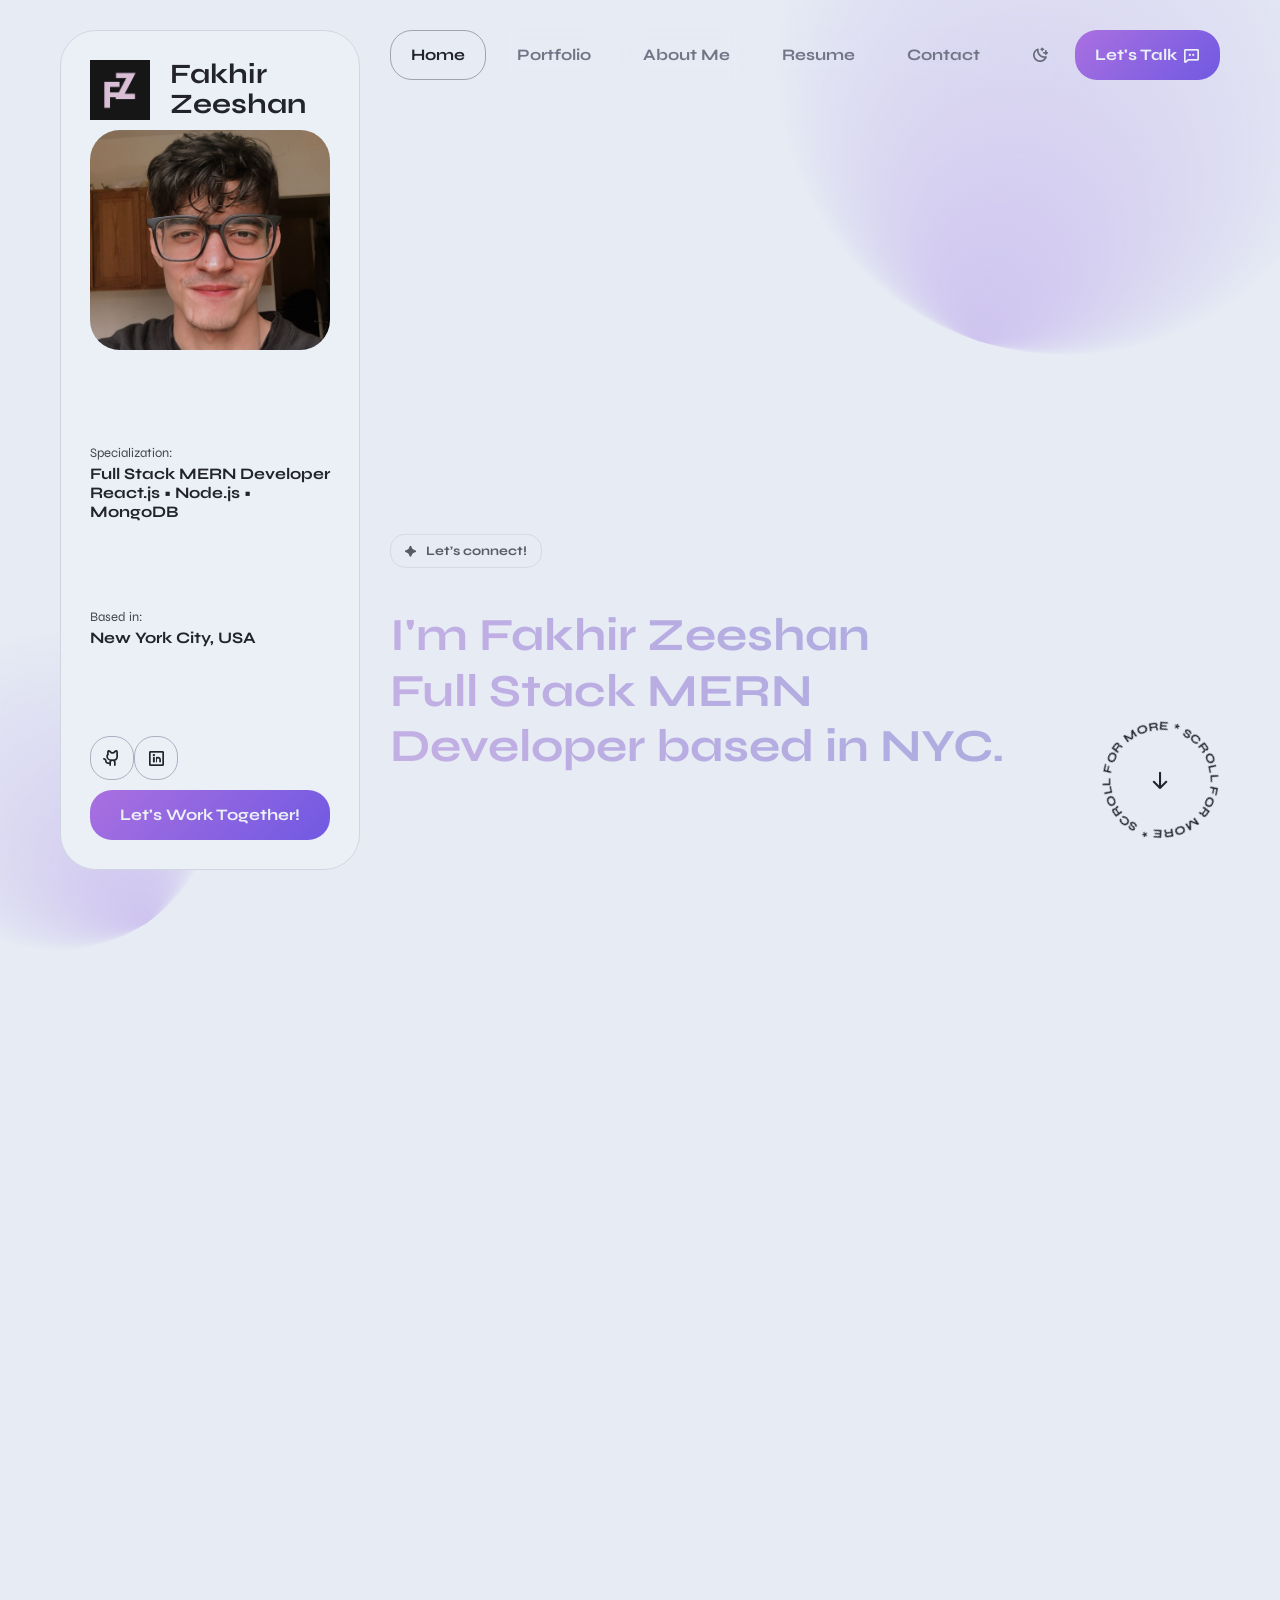
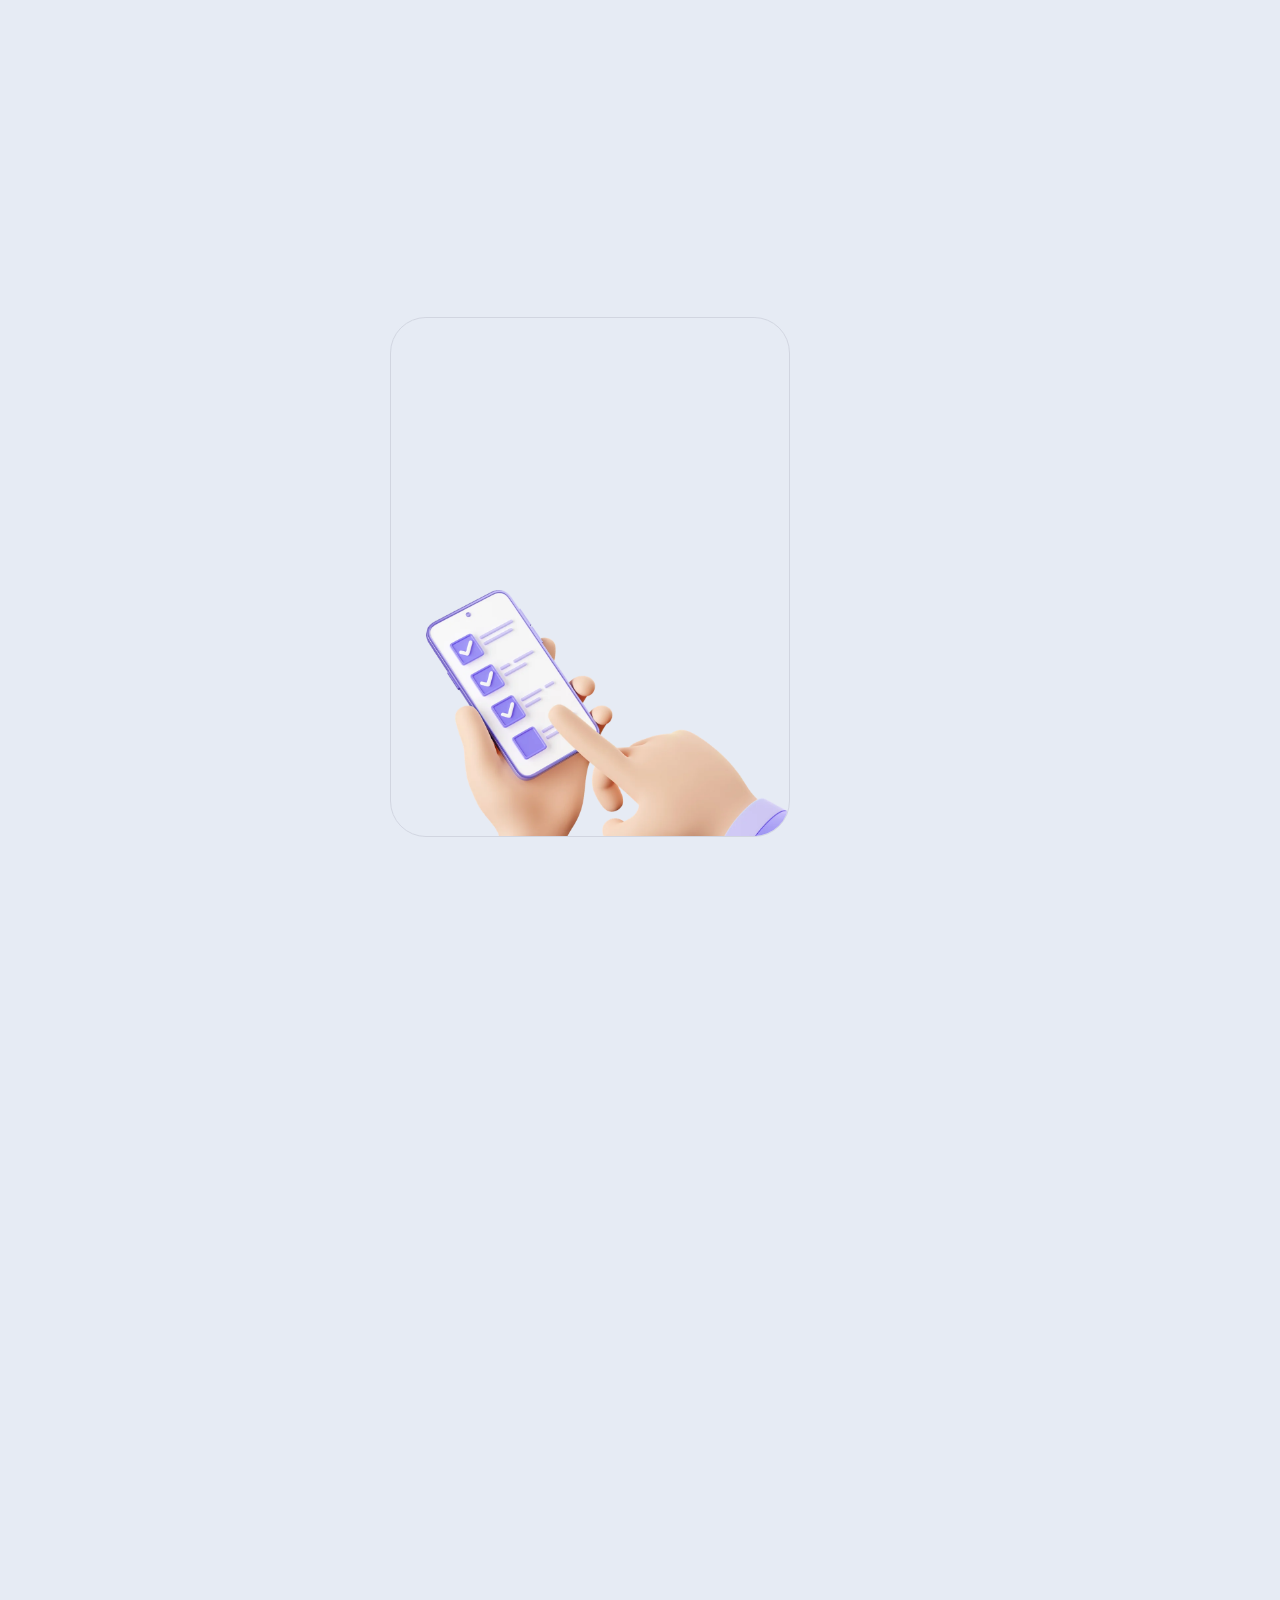
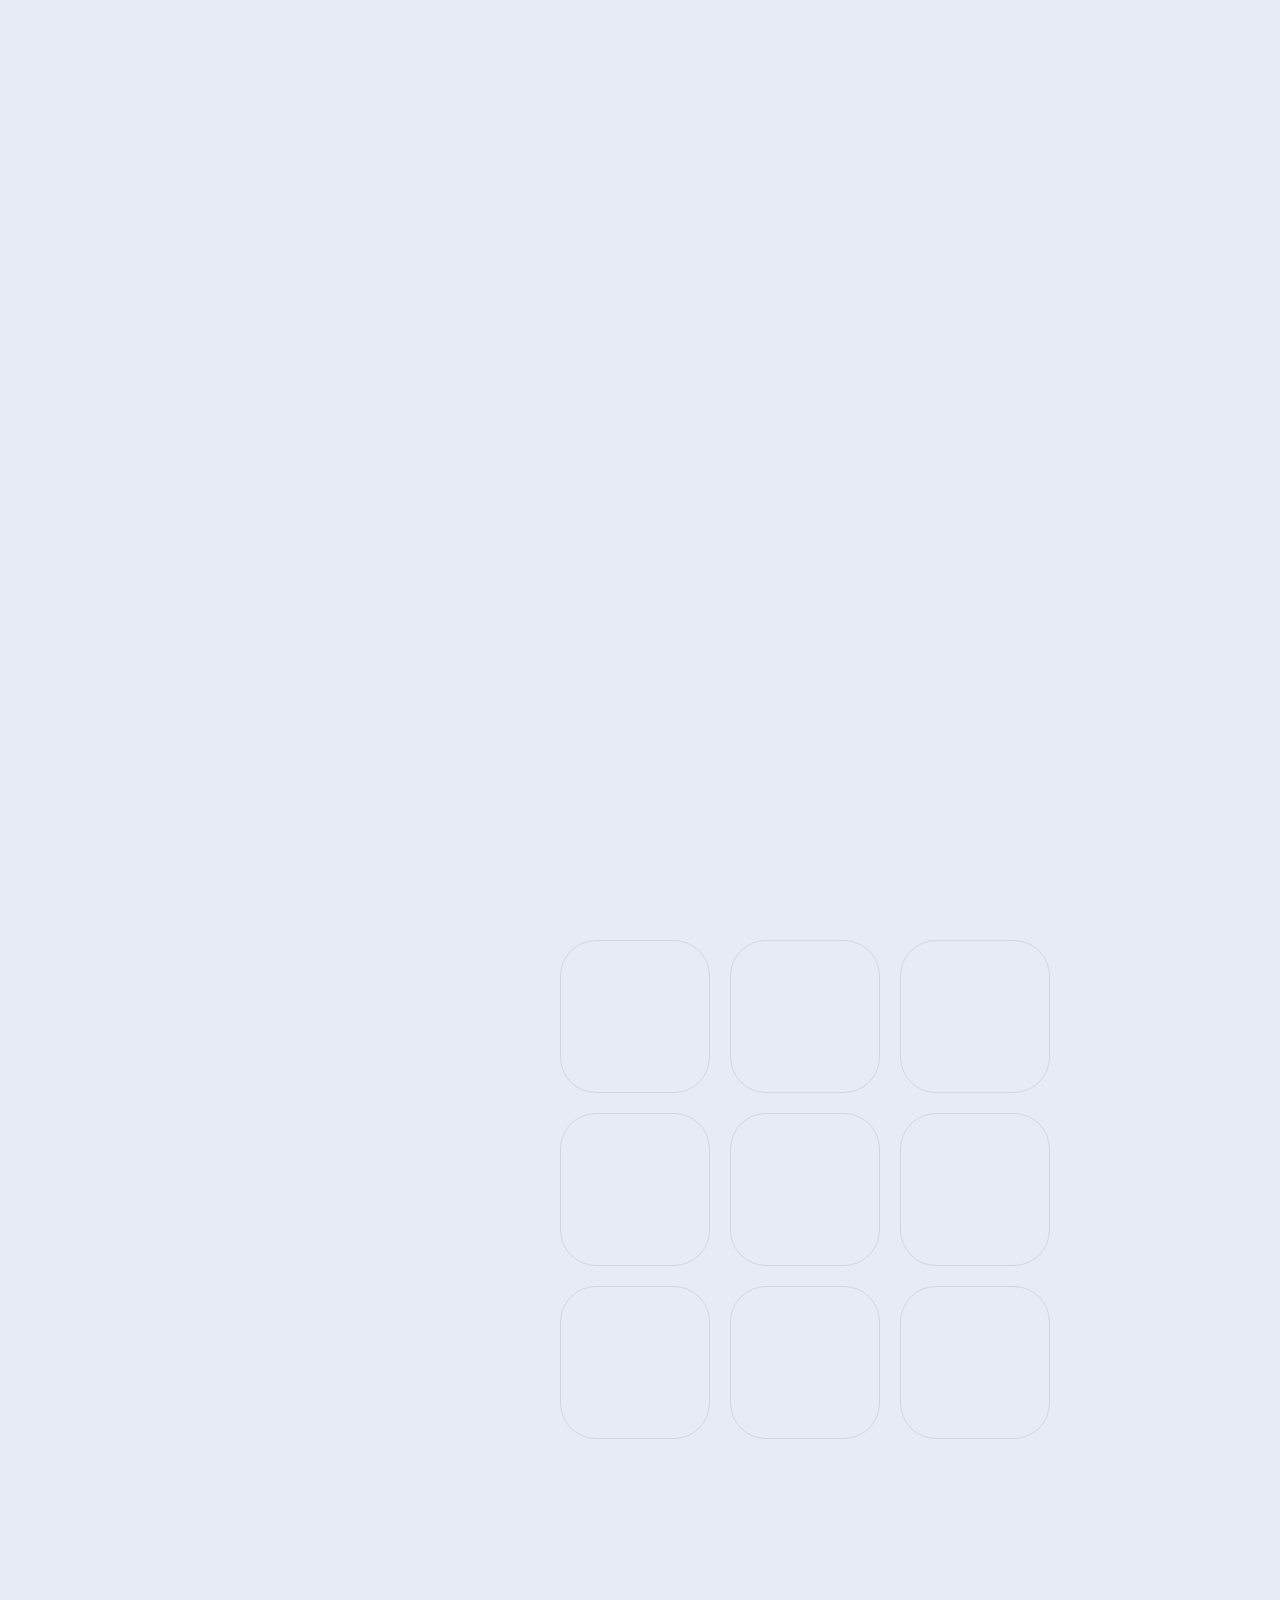
==== index.html @ 0d02411c "bit of changes" ====
<!DOCTYPE html>
<html lang="en" dir="ltr">


<meta http-equiv="content-type" content="text/html;charset=utf-8" />

<head>
  <meta charset="UTF-8">

  <!-- Page Title -->
  <title>FAKHIR ZEESHAN</title>

  <!-- Meta Tags -->
  <meta name="description"
    content="fakhirzeeshan">
  <meta name="keywords"
    content="mix_design, resume, portfolio, personal page, cv, template, one page, responsive, html5, css3, creative, clean">
  <meta name="author" content="mix_design">

  <!-- Viewport Meta-->
  <meta http-equiv="X-UA-Compatible" content="IE=edge">
  <meta name="viewport" content="width=device-width, initial-scale=1, maximum-scale=1">

  <!-- Template Favicon & Icons Start -->
  <link rel="icon" href="img/logo2-removebg-preview.png" sizes="any">
  <link rel="icon" href="img/logo2-removebg-preview.png" type="image/svg+xml">
  <link rel="apple-touch-icon" href="img/logo2-removebg-preview.png">
  <link rel="manifest" href="img/favicon/manifest.webmanifest">
  <!-- Template Favicon & Icons End -->

  <!-- Facebook Metadata Start -->
  <meta property="og:image:height" content="1200">
  <meta property="og:image:width" content="1200">
  <meta property="og:title" content="Braxton - Personal Portfolio & Resume HTML Template">
  <meta property="og:description"
    content="Show yourself brightly with Braxton - unique and creative portfolio and resume template!">
  <meta property="og:url" content="https://mixdesign.dev/themeforest/braxton">
  <meta property="og:image" content="img/favicon/og-image.html">
  <!-- Facebook Metadata End -->

  <!-- Template Styles Start -->
  <link rel="stylesheet" href="css/loaders/loader.css">
  <link rel="stylesheet" type="text/css" href="css/plugins.css">
  <link rel="stylesheet" type="text/css" href="css/main.css">
  <!-- Template Styles End -->

  <!-- Custom Browser Color Start -->
  <meta name="theme-color" media="(prefers-color-scheme: light)" content="#dcdce7">
  <meta name="theme-color" media="(prefers-color-scheme: dark)" content="#111111">
  <meta name="msapplication-navbutton-color" content="#111111">
  <meta name="mobile-web-app-capable" content="yes">
  <meta name="apple-mobile-web-app-status-bar-style" content="black-translucent">
  <!-- Custom Browser Color End -->
</head>

<body>

  <!-- Loader Start -->
  <div id="loader" class="loader">
    <div id="loaderContent" class="loader__content">
      <div class="loader__shadow"></div>
      <div class="loader__box"></div>
    </div>
  </div>
  <!-- Loader End -->

  <!-- Header Start -->
  <header id="header" class="header d-flex justify-content-between">

    <!-- Navigation Menu Start -->
    <div class="header__navigation">
      <nav id="menu" class="menu">
        <ul class="menu__list d-flex justify-content-start">
          <li class="menu__item">
            <a class="menu__link btn" href="#home">
              <span class="menu__caption">Home</span>
              <i class="ph-bold ph-house-simple"></i>
            </a>
          </li>
          <li class="menu__item">
            <a class="menu__link btn" href="#portfolio">
              <span class="menu__caption">Portfolio</span>
              <i class="ph-bold ph-squares-four"></i>
            </a>
          </li>
          <li class="menu__item">
            <a class="menu__link btn" href="#about">
              <span class="menu__caption">About Me</span>
              <i class="ph-bold ph-user"></i>
            </a>
          </li>
          <li class="menu__item">
            <a class="menu__link btn" href="#resume">
              <span class="menu__caption">Resume</span>
              <i class="ph-bold ph-article"></i>
            </a>
          </li>
          <li class="menu__item">
            <a class="menu__link btn" href="#contact">
              <span class="menu__caption">Contact</span>
              <i class="ph-bold ph-envelope"></i>
            </a>
          </li>
        </ul>
      </nav>
    </div>
    <!-- Navigation Menu End -->

    <!-- Header Controls Start -->
    <div class="header__controls d-flex justify-content-end">
      <button id="color-switcher" class="color-switcher header__switcher btn" type="button" role="switch"
        aria-label="light/dark mode" aria-checked="true"></button>
      <a id="notify-trigger" class="header__trigger btn"
        href="mailto:example@example.com?subject=Message%20from%20your%20site">
        <span class="trigger__caption">Let's Talk</span>
        <i class="ph-bold ph-chat-dots"></i>
      </a>
    </div>
    <!-- Header Controls End -->

  </header>
  <!-- Header End -->

  <!-- SVG Background Start -->
  <div id="svgBackground" class="svg-background">
    <!-- top svg item -->
    <div class="background__svg01" data-speed="0.8">
      <svg version="1.1" xmlns="http://www.w3.org/2000/svg" x="0px" y="0px" width="1000px" height="1000px"
        viewBox="0 0 1000 1000" style="enable-background:new 0 0 1000 1000;" xml:space="preserve">
        <style type="text/css">
          .bg01 {
            fill: url(#color-gradient);
          }
        </style>
        <radialGradient id="color-gradient" cx="418.5665" cy="225.9685" r="499.9326" fx="866.8251" fy="4.6162"
          gradientTransform="matrix(-0.6935 0.7207 -0.7207 -0.6935 953.1126 355.0528)" gradientUnits="userSpaceOnUse">
          <stop offset="0" style="stop-color:#CEC4EF" />
          <stop offset="1" style="stop-color:#CEC4EF;stop-opacity:0" />
        </radialGradient>
        <circle class="bg01" cx="500" cy="500" r="500" />
      </svg>
    </div>
    <!-- bottom svg item -->
    <div class="background__svg02" data-speed="0.4">
      <svg version="1.1" xmlns="http://www.w3.org/2000/svg" x="0px" y="0px" width="429.6px" height="429.6px"
        viewBox="0 0 429.6 429.6" style="enable-background:new 0 0 429.6 429.6;" xml:space="preserve">
        <style type="text/css">
          .bg02 {
            fill: url(#color-gradient-2);
          }
        </style>
        <g id="Layer_1-2">
          <radialGradient id="color-gradient-2" cx="2213.9312" cy="-11537.4219" r="214.85" fx="2393.6191"
            fy="-11419.6494" gradientTransform="matrix(1.902285e-02 0.9998 0.9998 -1.954636e-02 11706.5303 -2223.4016)"
            gradientUnits="userSpaceOnUse">
            <stop offset="0" style="stop-color:#CEC4EF" />
            <stop offset="1" style="stop-color:#CEC4EF;stop-opacity:0" />
          </radialGradient>
          <path class="bg02"
            d="M63,63C146.9-21,282.9-21,366.8,62.9s83.8,219.9-0.1,303.8s-219.9,83.9-303.8,0.1S-20.9,146.9,63,63z" />
        </g>
      </svg>
    </div>
  </div>
  <!-- SVG Background End -->

  <!-- Avatar Side Block Start -->
  <div id="avatar" class="avatar">
    <div class="avatar__container d-flex flex-column justify-content-lg-between">
      <!-- image and logo -->
      <div class="avatar__block">
        <div class="avatar__logo d-flex align-items-center">
          <div class="logo__image">
            <!-- Your Logo Here!!! -->
            <img src="img/logo2.png" alt="fakhirzeeshan">
            <!-- <svg xmlns="http://www.w3.org/2000/svg" x="0px" y="0px" width="85px" height="85px" viewBox="0 0 85 85"
              style="enable-background:new 0 0 85 85;" xml:space="preserve" class="gradient-fill">
              <style type="text/css">
                .gradient-fill {
                  fill: url(#gradientFill);
                }
              </style>
              <g>
                <linearGradient id="gradientFill" gradientUnits="userSpaceOnUse" x1="9.9604" y1="75.0338" x2="75.0387"
                  y2="9.9555">
                  <stop offset="0" style="stop-color:var(--accent)" />
                  <stop offset="1" style="stop-color:var(--secondary)" />
                </linearGradient>
                <path class="gradient-fill" d="M51,0H34C15.2,0,0,15.2,0,34v17c0,14.3,8.9,26.6,21.4,31.6c0,0,0,0,0,0l0,0C25.3,84.1,29.5,85,34,85h17
                    c6,0,11.7-1.6,16.6-4.3c0.1-0.1,0.2-0.1,0.3-0.2C78.1,74.6,85,63.6,85,51V34C85,15.2,69.8,0,51,0z M83,51c0,10.7-5.3,20.2-13.4,26
                    v-2.5v-3.9h3.9v-3.9h-3.9v-3.9h3.9v-3.9h-3.9H67v-3.9V51h-3.9v3.9v3.9h2.6v3.9v3.9v3.9h-3.9h-3.9v3.9h3.9h3.9v3.9v1
                    C61.3,81.7,56.3,83,51,83H34c-4.5,0-8.7-0.9-12.6-2.6v-2v-3.9h3.9h3.9v-3.9h-3.9h-3.9v-3.9v-3.9v-3.9H24v-3.9V51h-3.9v3.9v3.9h-2.6
                    h-3.9v3.9h3.9v3.9h-3.9v3.9h3.9v3.9v3.9C8.2,72.8,2,62.6,2,51V34C2,16.4,16.4,2,34,2h17c17.6,0,32,14.4,32,32V51z M50.1,54.9H54
                    v3.9v3.9h-3.9v-3.9V54.9z M33.1,54.9H37v3.9v3.9h-3.9v-3.9V54.9z M27.9,51H24v-3.9v-3.9v-3.9h3.9v3.9v3.9V51z M31.8,39.3h-3.9v-3.9
                    h3.9V39.3z M31.8,43.2v-3.9h3.9v3.9H31.8z M63.1,47.1V51h-3.9v-3.9v-3.9v-3.9h3.9v3.9V47.1z M35.7,47.1v-3.9h3.9h3.9h3.9h3.9v3.9
                    h-3.9h-3.9h-3.9H35.7z M59.2,39.3h-3.9v-3.9h3.9V39.3z M55.3,43.2h-3.9v-3.9h3.9V43.2z" />
              </g>
            </svg> -->
          </div>
          <div class="logo__caption">
            <p>Fakhir<br>Zeeshan</p>
          </div>
        </div>
        <div class="avatar__image">
          <img src="img/Linkedin pp.JPG" alt="Braxton - Personal Portfolio & Resume HTML Template Avatar">
        </div>
      </div>
      <!-- data caption #1 -->
      <div class="avatar__block">
        <h6>
          <small class="top">Specialization:</small>
          Full Stack MERN Developer React.js • Node.js • MongoDB
        </h6>
      </div>
      <!-- data caption #2 -->
      <div class="avatar__block">
        <h6>
          <small class="top">Based in:</small>
          New York City, USA
        </h6>
      </div>
      <!-- socials and CTA button -->
      <div class="avatar__block">
        <div class="avatar__socials">
          <ul class="socials-square d-flex">
            <li class="socials-square__item">
              <a class="socials-square__link btn" href="https://github.com/fakhirzeeshan" target="_blank"><i
                  class="ph-bold ph-github-logo"></i></a>
            </li>
            <li class="socials-square__item">
              <a class="socials-square__link btn" href="https://www.linkedin.com/in/fakhirzeeshan" target="_blank"><i
                  class="ph-bold ph-linkedin-logo"></i></a>
            </li>
            
          </ul>
        </div>
        <div class="avatar__btnholder">
          <a class="btn btn-default btn-fullwidth btn-hover btn-hover-accent" href="#contact" target="_blank">
            <span class="btn-caption">Let's Work Together!</span>
          </a>
        </div>
      </div>
    </div>
  </div>
  <!-- Avatar Side Block End -->

  <!-- Page Content Start -->
  <div id="content" class="content">
    <div class="content__wrapper">

      <!-- Intro Section Start -->
      <section id="home" class="main intro">

        <!-- Headline Start -->
        <div id="headline" class="headline d-flex align-items-start flex-column">
          <p class="headline__subtitle animate-headline">
            <svg xmlns="http://www.w3.org/2000/svg" x="0px" y="0px" width="13px" height="13px" viewBox="0 0 13 13"
              fill="currentColor">
              <path fill="currentColor" d="M5.6,12.6c-0.5-0.8-0.7-2.4-1.7-3.5c-1-1-2.7-1.2-3.5-1.7C-0.1,7-0.1,6,0.4,5.6c0.8-0.5,2.3-0.6,3.5-1.8
                  C5,2.8,5.1,1.2,5.6,0.4C6-0.1,7-0.1,7.4,0.4c0.5,0.8,0.7,2.4,1.8,3.5c1.2,1.2,2.6,1.2,3.5,1.7c0.6,0.4,0.6,1.4,0,1.7
                  C11.8,7.9,10.2,8,9.1,9.1c-1,1-1.2,2.7-1.7,3.5C7,13.1,6,13.1,5.6,12.6z" />
            </svg>
            <span>Let’s connect!</span>
          </p>
          <h2 class="headline__title animate-headline"> I'm Fakhir Zeeshan<br>
            Full Stack MERN Developer based in NYC.</h2>
          <div class="headline__btnholder d-flex flex-column flex-sm-row">
            <a class="btn mobile-vertical btn-default btn-hover btn-hover-accent-mobile animate-headline"
              href="#portfolio">
              <span class="btn-caption">My Works</span>
              <i class="ph-bold ph-squares-four"></i>
            </a>
            <a class="btn mobile-vertical btn-default btn-hover btn-hover-outline-mobile animate-headline"
              href="./img/Fakhir Zeeshan's ResumeCV.pdf">
              <span class="btn-caption">Download CV</span>
              <i class="ph-bold ph-download-simple"></i>
            </a>
          </div>
        </div>
        <!-- Headline End -->

        <!-- Scroll Button Start -->
        <div class="rotating-btn">
          <a href="#portfolio" class="rotating-btn__link slide-down">
            <!-- SVG rotating text -->
            <svg version="1.1" xmlns="http://www.w3.org/2000/svg" xmlns:xlink="http://www.w3.org/1999/xlink" x="0px"
              y="0px" viewBox="0 0 120 120" style="enable-background:new 0 0 120 120;" xml:space="preserve"
              class="animate-rotation" data-value="360">
              <defs>
                <path id="textPath"
                  d="M110,59.5c0,27.6-22.4,50-50,50s-50-22.4-50-50s22.4-50,50-50S110,31.9,110,59.5z" />
              </defs>
              <g>
                <use xlink:href="#textPath" fill="none"></use>
                <text>
                  <!-- button text here!!! -->
                  <textPath xlink:href="#textPath">Scroll for More * Scroll for More * </textPath>
                </text>
              </g>
            </svg>
            <!-- arrow icon -->
            <i class="ph-bold ph-arrow-down"></i>
          </a>
        </div>
        <!-- Scroll Button End -->

      </section>
      <!-- Intro Section End -->

      <!-- Portfolio Section Start -->
      <section id="portfolio" class="inner inner-first portfolio">

        <!-- Content Block - H2 Section Title Start -->
        <div class="content__block section-grid-title">
          <p class="h2__subtitle animate-in-up">
            <svg xmlns="http://www.w3.org/2000/svg" x="0px" y="0px" width="13px" height="13px" viewBox="0 0 13 13"
              fill="currentColor">
              <path fill="currentColor" d="M5.6,12.6c-0.5-0.8-0.7-2.4-1.7-3.5c-1-1-2.7-1.2-3.5-1.7C-0.1,7-0.1,6,0.4,5.6c0.8-0.5,2.3-0.6,3.5-1.8
                  C5,2.8,5.1,1.2,5.6,0.4C6-0.1,7-0.1,7.4,0.4c0.5,0.8,0.7,2.4,1.8,3.5c1.2,1.2,2.6,1.2,3.5,1.7c0.6,0.4,0.6,1.4,0,1.7
                  C11.8,7.9,10.2,8,9.1,9.1c-1,1-1.2,2.7-1.7,3.5C7,13.1,6,13.1,5.6,12.6z" />
            </svg>
            <span>Portfolio</span>
          </p>
          <h2 class="h2__title animate-in-up">Web Applications I've Designed & Developed</h2>

        </div>
        <!-- Content Block - H2 Section Title End -->

        <!-- Content Block - Works Gallery Start -->
        <div class="content__block grid-block">
          <div class="container-fluid px-0 inner__gallery">
            <div class="row gx-0 my-gallery" itemscope itemtype="http://schema.org/ImageGallery">

              <!-- Works Gallery Single Item Start -->
              <figure class="col-12 col-md-6 gallery__item grid-item animate-card-2">
                <a href="img/works/onlinefooddelivery.png" data-image="img/works/onlinefooddelivery.png"
                  class="gallery__link" itemprop="contentUrl" data-size="1400x1400">
                  <img src="img/works/onlinefooddelivery.png" class="gallery__image" itemprop="thumbnail"
                    alt="Online Food Delivery System">
                </a>
                <figcaption class="gallery__descr" itemprop="caption description">
                  <h5>Online Food Delivery System</h5>
                  <div class="card__tags d-flex flex-wrap">
                    <span class="rounded-tag">React.js</span>
                    <span class="rounded-tag">Node.js</span>
                    <span class="rounded-tag">MongoDB</span>
                    <span class="rounded-tag">Stripe</span>
                  </div>
                  <p class="small">A full-featured MERN-based restaurant platform with admin dashboard, order
                    management, and online payments via Stripe.</p>
                </figcaption>
              </figure>

              <!-- Works Gallery Single Item End -->

              <!-- Works Gallery Single Item Start -->
              <figure class="col-12 col-md-6 gallery__item grid-item animate-card-2">
                <a href="img/works/eventmanagementsystem.png" data-image="img/works/eventmanagementsystem.png"
                  class="gallery__link" itemprop="contentUrl" data-size="1400x1400">
                  <img src="img/works/eventmanagementsystem.png" class="gallery__image" itemprop="thumbnail"
                    alt="Event Management System">
                </a>
                <figcaption class="gallery__descr" itemprop="caption description">
                  <h5>Event Management System</h5>
                  <div class="card__tags d-flex flex-wrap">
                    <span class="rounded-tag">MERN Stack</span>
                    <span class="rounded-tag">React.js</span>
                    <span class="rounded-tag">Admin Panel</span>
                  </div>
                  <p class="small">A dynamic event platform with role-based panels for admins and exhibitors, featuring
                    booking, profiles, and real-time UI feedback.</p>
                </figcaption>
              </figure>

              <!-- Works Gallery Single Item End -->

              <!-- Works Gallery Single Item Start -->
              <!-- <figure class="col-12 col-md-6 gallery__item grid-item animate-card-2">
                <a href="img/works/1400x1400_w01.webp" data-image="img/works/1400x1400_w01.webp" class="gallery__link"
                  itemprop="contentUrl" data-size="1400x1400">
                  <img src="img/works/1400x1400_w01.webp" class="gallery__image" itemprop="thumbnail"
                    alt="Travel Guide Website">
                </a>
                <figcaption class="gallery__descr" itemprop="caption description">
                  <h5>Travel Guide Website</h5>
                  <div class="card__tags d-flex flex-wrap">
                    <span class="rounded-tag">React.js</span>
                    <span class="rounded-tag">Figma</span>
                    <span class="rounded-tag">Frontend</span>
                  </div>
                  <p class="small">A sleek, mobile-friendly travel guide built with React.js. Designed UI using Figma
                    with smooth scroll effects and visual storytelling.</p>
                </figcaption>
              </figure> -->

              <!-- Works Gallery Single Item End -->

              <!-- Works Gallery Single Item Start -->
              <figure class="col-12 col-md-6 gallery__item grid-item animate-card-2">
                <a href="img/works/usavisaadvisor.PNG" data-image="img/works/usavisaadvisor.PNG" class="gallery__link"
                  itemprop="contentUrl" data-size="1400x1400">
                  <img src="img/works/usavisaadvisor.PNG" class="gallery__image" itemprop="thumbnail"
                    alt="USA Visa Advisor Website">
                </a>
                <figcaption class="gallery__descr" itemprop="caption description">
                  <h5>USA Visa Advisor</h5>
                  <div class="card__tags d-flex flex-wrap">
                    <span class="rounded-tag">WordPress</span>
                    <span class="rounded-tag">Custom Forms</span>
                    <span class="rounded-tag">Responsive</span>
                  </div>
                  <p class="small">A professional WordPress site for a U.S. immigration consultancy. Includes service
                    pages, contact forms, and mobile-first design.</p>
                </figcaption>
              </figure>

              <!-- Works Gallery Single Item End -->

              <!-- Works Gallery Single Item Start -->
              <figure class="col-12 col-md-6 gallery__item grid-item animate-card-2">
                <a href="img/works/qcsglobal.PNG" data-image="img/works/qcsglobal.PNG" class="gallery__link"
                  itemprop="contentUrl" data-size="1400x1400">
                  <img src="img/works/qcsglobal.PNG" class="gallery__image" itemprop="thumbnail"
                    alt="QCS Global Lab Website">
                </a>
                <figcaption class="gallery__descr" itemprop="caption description">
                  <h5>QCS Global Lab Website</h5>
                  <div class="card__tags d-flex flex-wrap">
                    <span class="rounded-tag">WordPress</span>
                    <span class="rounded-tag">Corporate Site</span>
                    <span class="rounded-tag">Theme Customization</span>
                  </div>
                  <p class="small">Developed a clean, informative website for a global laboratory using WordPress,
                    including service listings, contact integration, and branding.</p>
                </figcaption>
              </figure>


              <!-- Works Gallery Single Item End -->

            </div>
          </div>
        </div>
        <!-- Content Block - Works Gallery End -->

      </section>
      <!-- Portfolio Section End -->

      <!-- About Section Start -->
      <section id="about" class="inner about">

        <!-- Section Title -->
        <div class="content__block section-grid-title">
          <p class="h2__subtitle animate-in-up">
            <svg xmlns="http://www.w3.org/2000/svg" width="13px" height="13px" viewBox="0 0 13 13" fill="currentColor">
              <path d="M5.6,12.6c-0.5-0.8-0.7-2.4-1.7-3.5c-1-1-2.7-1.2-3.5-1.7C-0.1,7-0.1,6,0.4,5.6c0.8-0.5,2.3-0.6,3.5-1.8
      C5,2.8,5.1,1.2,5.6,0.4C6-0.1,7-0.1,7.4,0.4c0.5,0.8,0.7,2.4,1.8,3.5c1.2,1.2,2.6,1.2,3.5,1.7c0.6,0.4,0.6,1.4,0,1.7
      C11.8,7.9,10.2,8,9.1,9.1c-1,1-1.2,2.7-1.7,3.5C7,13.1,6,13.1,5.6,12.6z" />
            </svg>
            <span>About Me</span>
          </p>
          <h2 class="h2__title animate-in-up">Building clean, scalable web apps with React and Node.js</h2>
        </div>

        <!-- Achievements -->
        <div class="content__block grid-block">
          <div class="achievements d-flex flex-column flex-md-row align-items-md-stretch">
            <div class="achievements__item d-flex flex-column grid-item animate-card-3">
              <div class="achievements__card">
                <p class="achievements__number">2+</p>
                <p class="achievements__descr">Years of development experience</p>
              </div>
            </div>
            <div class="achievements__item d-flex flex-column grid-item animate-card-3">
              <div class="achievements__card">
                <p class="achievements__number">50+</p>
                <p class="achievements__descr">Projects completed</p>
              </div>
            </div>
            <div class="achievements__item d-flex flex-column grid-item animate-card-3">
              <div class="achievements__card">
                <p class="achievements__number">100%</p>
                <p class="achievements__descr">Dedication to clean code</p>
              </div>
            </div>
          </div>
        </div>

        <!-- About Me Description -->
        <div class="content__block grid-block block-large">
          <div class="container-fluid p-0">
            <div class="row g-0 justify-content-between">

              <!-- Left: Bio -->
              <div class="col-12 col-xl-8 grid-item about-descr">
                <p class="about-descr__text animate-in-up">
                  I'm <strong>Fakhir Zeeshan</strong>, a Full Stack MERN Developer based in <strong>New York
                    City</strong>. I have 2+ years of experience working with modern web technologies like React,
                  Node.js, Express, and MongoDB.
                </p>
                <p class="about-descr__text animate-in-up">
                  I’ve built responsive web apps, e-commerce stores, and admin dashboards using technologies like
                  WordPress, Shopify, and the MERN stack. I’m passionate about writing clean, scalable code and turning
                  ideas into fully functional products.
                </p>
                <p class="about-descr__text animate-in-up">
                  I completed a 3-year diploma in Software Engineering and I’m authorized to work in the U.S. under an
                  immigrant visa. My goal is to contribute to fast-paced development teams and continue growing as a
                  problem solver.
                </p>
                <div class="btn-group about-descr__btnholder animate-in-up">
                  <a class="btn mobile-vertical btn-default btn-hover btn-hover-accent"
                    href="./img/Fakhir Zeeshan's ResumeCV.pdf">
                    <span class="btn-caption">Download CV</span>
                    <i class="ph-bold ph-download-simple"></i>
                  </a>
                </div>
              </div>

              <!-- Right: Personal Info -->
              <div class="col-12 col-xl-4 grid-item about-info">
                <div class="about-info__item animate-in-up">
                  <h6><small class="top">Name</small> Fakhir Zeeshan</h6>
                </div>
                <div class="about-info__item animate-in-up">
                  <h6><small class="top">Phone</small> <a class="text-link-bold" href="tel:+13472616136">+1 (347)
                      261‑6136</a></h6>
                </div>
                <div class="about-info__item animate-in-up">
                  <h6><small class="top">Email</small> <a class="text-link-bold"
                      href="mailto:fakhirzeeshan02@gmail.com">fakhirzeeshan02@gmail.com</a></h6>
                </div>
                <div class="about-info__item animate-in-up">
                  <h6><small class="top">Location</small> Bronx, NY, USA</h6>
                </div>
              </div>
            </div>
          </div>
        </div>

        <!-- Content Block - Services Start -->
        <div class="content__block grid-block">
          <div class="container-fluid p-0">
            <div class="row g-0 align-items-stretch cards">

              <!-- Service 1: Full Stack MERN Development -->
              <div class="col-12 col-md-6 cards__item grid-item animate-card-2">
                <div class="cards__card d-flex flex-column">
                  <div class="cards__descr">
                    <h4 class="cards__title animate-in-up">Full Stack<br>MERN Development</h4>
                    <div class="cards__tags d-flex flex-wrap animate-in-up">
                      <span class="rounded-tag tag-outline">MongoDB</span>
                      <span class="rounded-tag tag-outline">Express</span>
                      <span class="rounded-tag tag-outline">React</span>
                      <span class="rounded-tag tag-outline">Node.js</span>
                    </div>
                    <p class="small cards__text animate-in-up">
                      I build scalable, secure, and high-performance web applications using the MERN stack — from
                      RESTful APIs to interactive user interfaces.
                    </p>
                  </div>
                  <div class="cards__image d-flex animate-in-up">
                    <img src="img/services/1200x900_s01.webp" alt="MERN Stack Development">
                  </div>
                </div>
              </div>

              <!-- Service 2: WordPress & Shopify -->
              <div class="col-12 col-md-6 cards__item grid-item animate-card-2">
                <div class="cards__card d-flex flex-column">
                  <div class="cards__descr">
                    <h4 class="cards__title animate-in-up">WordPress & Shopify<br>Development</h4>
                    <div class="cards__tags d-flex flex-wrap animate-in-up">
                      <span class="rounded-tag tag-outline">E-commerce</span>
                      <span class="rounded-tag tag-outline">Theme Customization</span>
                      <span class="rounded-tag tag-outline">Plugins</span>
                    </div>
                    <p class="small cards__text animate-in-up">
                      I design and customize fast-loading online stores and business sites using WordPress and Shopify —
                      optimized for conversions and mobile use.
                    </p>
                  </div>
                  <div class="cards__image d-flex animate-in-up">
                    <img src="img/services/1200x900_s02.webp" alt="WordPress and Shopify">
                  </div>
                </div>
              </div>

              <!-- Service 3: Responsive Frontend (React.js) -->
              <div class="col-12 col-md-6 cards__item grid-item animate-card-2">
                <div class="cards__card d-flex flex-column">
                  <div class="cards__descr">
                    <h4 class="cards__title animate-in-up">Responsive Frontend<br>Development</h4>
                    <div class="cards__tags d-flex flex-wrap animate-in-up">
                      <span class="rounded-tag tag-outline">React.js</span>
                      <span class="rounded-tag tag-outline">Bootstrap</span>
                      <span class="rounded-tag tag-outline">Mobile-First</span>
                    </div>
                    <p class="small cards__text animate-in-up">
                      I transform designs into responsive, interactive frontends using React.js, with clean code and
                      mobile-first principles.
                    </p>
                  </div>
                  <div class="cards__image d-flex">
                    <img src="img/services/1200x900_s03.webp" alt="Responsive Frontend Development">
                  </div>
                </div>
              </div>

              <!-- Service 4: Backend & API Integration -->
              <div class="col-12 col-md-6 cards__item grid-item animate-card-2">
                <div class="cards__card d-flex flex-column">
                  <div class="cards__descr">
                    <h4 class="cards__title animate-in-up">Custom API &<br>Backend Integration</h4>
                    <div class="cards__tags d-flex flex-wrap animate-in-up">
                      <span class="rounded-tag tag-outline">REST APIs</span>
                      <span class="rounded-tag tag-outline">Node.js</span>
                      <span class="rounded-tag tag-outline">MongoDB Atlas</span>
                    </div>
                    <p class="small cards__text animate-in-up">
                      I create backend functionality and integrate third-party APIs to ensure dynamic data flow between
                      client and server.
                    </p>
                  </div>
                  <div class="cards__image d-flex animate-in-up">
                    <img src="img/services/1200x900_s04.webp" alt="Backend API Integration">
                  </div>
                </div>
              </div>

            </div>
          </div>
        </div>

        <!-- Content Block - Services End -->

      </section>
      <!-- About Section End -->

      <!-- Resume Section Start -->
      <section id="resume" class="inner resume">

        <!-- Section Title -->
        <div class="content__block block-large">
          <p class="h2__subtitle animate-in-up">
            <svg xmlns="http://www.w3.org/2000/svg" width="13px" height="13px" viewBox="0 0 13 13" fill="currentColor">
              <path fill="currentColor" d="M5.6,12.6c-0.5-0.8-0.7-2.4-1.7-3.5c-1-1-2.7-1.2-3.5-1.7C-0.1,7-0.1,6,0.4,5.6c0.8-0.5,2.3-0.6,3.5-1.8
        C5,2.8,5.1,1.2,5.6,0.4C6-0.1,7-0.1,7.4,0.4c0.5,0.8,0.7,2.4,1.8,3.5c1.2,1.2,2.6,1.2,3.5,1.7c0.6,0.4,0.6,1.4,0,1.7
        C11.8,7.9,10.2,8,9.1,9.1c-1,1-1.2,2.7-1.7,3.5C7,13.1,6,13.1,5.6,12.6z" />
            </svg>
            <span>Resume</span>
          </p>
          <h2 class="h2__title animate-in-up">Education and Development Experience</h2>
          <p class="h2__text animate-in-up">
            I’m a self-driven MERN developer with real-world project experience, a strong foundation in JavaScript, and
            a passion for clean, scalable code. Here’s my journey so far.
          </p>
        </div>

        <!-- Education Section -->
        <div class="content__block block-large">
          <div class="section-h3">
            <h3 class="h3__title animate-in-up">My education</h3>
          </div>

          <div class="container-fluid p-0 resume-lines">
            <div class="row g-0 resume-lines__item animate-in-up">
              <div class="col-12 col-md-2">
                <span class="resume-lines__date animate-in-up">2022 – Present</span>
              </div>
              <div class="col-12 col-md-5">
                <h5 class="resume-lines__title animate-in-up">Diploma in Software Engineering (ACCP Prime)</h5>
                <p class="resume-lines__source animate-in-up">Aptech Learning</p>
              </div>
              <div class="col-12 col-md-5">
                <p class="small resume-lines__descr animate-in-up">
                  A 3-year diploma program focused on full stack development, database design, data structures, and
                  software engineering fundamentals.
                </p>
              </div>
            </div>

            <div class="row g-0 resume-lines__item animate-in-up">
              <div class="col-12 col-md-2">
                <span class="resume-lines__date animate-in-up">2019 – 2021</span>
              </div>
              <div class="col-12 col-md-5">
                <h5 class="resume-lines__title animate-in-up">Intermediate (Science)</h5>
                <p class="resume-lines__source animate-in-up">Private Study</p>
              </div>
              <div class="col-12 col-md-5">
                <p class="small resume-lines__descr animate-in-up">
                  Completed higher secondary education with emphasis on computer science and mathematics.
                </p>
              </div>
            </div>
          </div>
        </div>

        <!-- Experience Section -->
        <div class="content__block block-large">
          <div class="section-h3">
            <h3 class="h3__title animate-in-up">Work experience</h3>
          </div>

          <div class="container-fluid p-0 resume-lines">
            <div class="row g-0 resume-lines__item animate-in-up">
              <div class="col-12 col-md-2">
                <span class="resume-lines__date animate-in-up">2024 – Present</span>
              </div>
              <div class="col-12 col-md-5">
                <h5 class="resume-lines__title animate-in-up">MERN Stack Developer</h5>
                <p class="resume-lines__source animate-in-up">Prime Vertex Softwares (Remote)</p>
              </div>
              <div class="col-12 col-md-5">
                <p class="small resume-lines__descr animate-in-up">
                  Developed full-stack applications using React.js, Node.js, MongoDB, and Express. Built reusable
                  components, integrated REST APIs, and enhanced UI performance across projects.
                </p>
              </div>
            </div>

            <div class="row g-0 resume-lines__item animate-in-up">
              <div class="col-12 col-md-2">
                <span class="resume-lines__date animate-in-up">2022 – Present</span>
              </div>
              <div class="col-12 col-md-5">
                <h5 class="resume-lines__title animate-in-up">Freelance Full Stack Developer</h5>
                <p class="resume-lines__source animate-in-up">Self-employed</p>
              </div>
              <div class="col-12 col-md-5">
                <p class="small resume-lines__descr animate-in-up">
                  Completed 20+ freelance projects in e-commerce, admin dashboards, and content platforms using React,
                  WordPress, and Shopify. Focused on clean UI, responsive layouts, and SEO best practices.
                </p>
              </div>
            </div>
          </div>
        </div>


        <!-- Content Block - H3 Block Start -->
        <div class="content__block">
          <div class="section-h3 section-h3-grid">
            <h3 class="h3__title animate-in-up">My favourite tools</h3>
          </div>
        </div>
        <!-- Content Block - H3 Block End -->

        <!-- Content Block - Tools List Start -->
        <!-- Tools Grid Start -->
        <div class="content__block grid-block block-large">
          <div class="tools-cards d-flex justify-content-start flex-wrap">

            <!-- React -->
            <div class="tools-cards__item d-flex grid-item-s animate-card-5">
              <div class="tools-cards__card">
                <img class="tools-cards__icon animate-in-up" src="img/icons/react-js-icon.svg" alt="React">
                <h6 class="tools-cards__caption animate-in-up">React.js</h6>
              </div>
            </div>

            <!-- Node.js -->
            <div class="tools-cards__item d-flex grid-item-s animate-card-5">
              <div class="tools-cards__card">
                <img class="tools-cards__icon animate-in-up" src="img/icons/nodejs-icon.png" alt="Node.js">
                <h6 class="tools-cards__caption animate-in-up">Node.js</h6>
              </div>
            </div>

            <!-- MongoDB -->
            <div class="tools-cards__item d-flex grid-item-s animate-card-5">
              <div class="tools-cards__card">
                <img class="tools-cards__icon animate-in-up" src="img/icons/mongodb-plain-wordmark.svg" alt="MongoDB">
                <h6 class="tools-cards__caption animate-in-up">MongoDB</h6>
              </div>
            </div>

            <!-- Express.js -->
            <div class="tools-cards__item d-flex grid-item-s animate-card-5">
              <div class="tools-cards__card">
                <img class="tools-cards__icon animate-in-up" src="img/icons/expressjs-icon.png" alt="Express.js">
                <h6 class="tools-cards__caption animate-in-up">Express.js</h6>
              </div>
            </div>

            <!-- WordPress -->
            <div class="tools-cards__item d-flex grid-item-s animate-card-5">
              <div class="tools-cards__card">
                <img class="tools-cards__icon animate-in-up" src="img/icons/wordpress.png" alt="WordPress">
                <h6 class="tools-cards__caption animate-in-up">WordPress</h6>
              </div>
            </div>

            <!-- Shopify -->
            <div class="tools-cards__item d-flex grid-item-s animate-card-5">
              <div class="tools-cards__card">
                <img class="tools-cards__icon animate-in-up" src="img/icons/shopify-logo.svg" alt="Shopify">
                <h6 class="tools-cards__caption animate-in-up">Shopify</h6>
              </div>
            </div>

            <!-- VS Code -->
            <div class="tools-cards__item d-flex grid-item-s animate-card-5">
              <div class="tools-cards__card">
                <img class="tools-cards__icon animate-in-up" src="img/icons/vs-code.png" alt="VS Code">
                <h6 class="tools-cards__caption animate-in-up">VS Code</h6>
              </div>
            </div>

            <!-- GitHub -->
            <div class="tools-cards__item d-flex grid-item-s animate-card-5">
              <div class="tools-cards__card">
                <img class="tools-cards__icon animate-in-up" src="img/icons/github-icon.svg" alt="GitHub">
                <h6 class="tools-cards__caption animate-in-up">GitHub</h6>
              </div>
            </div>

            <!-- HTML -->
            <div class="tools-cards__item d-flex grid-item-s animate-card-5">
              <div class="tools-cards__card">
                <img class="tools-cards__icon animate-in-up" src="img/icons/icon-html.svg" alt="GitHub">
                <h6 class="tools-cards__caption animate-in-up">HTML5</h6>
              </div>
            </div>

            <!-- CSS -->
            <div class="tools-cards__item d-flex grid-item-s animate-card-5">
              <div class="tools-cards__card">
                <img class="tools-cards__icon animate-in-up" src="img/icons/icon-css.svg" alt="GitHub">
                <h6 class="tools-cards__caption animate-in-up">CSS3</h6>
              </div>
            </div>

            <!-- Stripe -->
            <div class="tools-cards__item d-flex grid-item-s animate-card-5">
              <div class="tools-cards__card">
                <img class="tools-cards__icon animate-in-up" src="img/icons/stripe-v2.svg" alt="GitHub">
                <h6 class="tools-cards__caption animate-in-up">Stripe</h6>
              </div>
            </div>

            <!-- Bootstrap -->
            <div class="tools-cards__item d-flex grid-item-s animate-card-5">
              <div class="tools-cards__card">
                <img class="tools-cards__icon animate-in-up" src="img/icons/Bootstrap_logo.svg.png" alt="GitHub">
                <h6 class="tools-cards__caption animate-in-up">Bootstrap</h6>
              </div>
            </div>

            <!-- Canva -->
            <div class="tools-cards__item d-flex grid-item-s animate-card-5">
              <div class="tools-cards__card">
                <img class="tools-cards__icon animate-in-up" src="img/icons/canva.webp" alt="GitHub">
                <h6 class="tools-cards__caption animate-in-up">Canva</h6>
              </div>
            </div>

            <!-- Figma -->
            <div class="tools-cards__item d-flex grid-item-s animate-card-5">
              <div class="tools-cards__card">
                <img class="tools-cards__icon animate-in-up" src="img/icons/icon-figma.svg" alt="GitHub">
                <h6 class="tools-cards__caption animate-in-up">Figma</h6>
              </div>
            </div>



          </div>
        </div>
        <!-- Content Block - Tools List End -->

        <!-- Content Block - H2 Block Start -->
        <div class="content__block section-title">
          <p class="h2__subtitle animate-in-up">
            <svg xmlns="http://www.w3.org/2000/svg" x="0px" y="0px" width="13px" height="13px" viewBox="0 0 13 13"
              fill="currentColor">
              <path fill="currentColor" d="M5.6,12.6c-0.5-0.8-0.7-2.4-1.7-3.5c-1-1-2.7-1.2-3.5-1.7C-0.1,7-0.1,6,0.4,5.6c0.8-0.5,2.3-0.6,3.5-1.8
                  C5,2.8,5.1,1.2,5.6,0.4C6-0.1,7-0.1,7.4,0.4c0.5,0.8,0.7,2.4,1.8,3.5c1.2,1.2,2.6,1.2,3.5,1.7c0.6,0.4,0.6,1.4,0,1.7
                  C11.8,7.9,10.2,8,9.1,9.1c-1,1-1.2,2.7-1.7,3.5C7,13.1,6,13.1,5.6,12.6z" />
            </svg>
            <span>Testimonials</span>
          </p>
          <h2 class="h2__title animate-in-up">Clients say about me</h2>
        </div>
        <!-- Content Block - H2 Block End -->

        <!-- Content Block - Testimonials Slider Start -->
        <div class="content__block">

          <!-- Testimonials Slider Start -->
          <div class="testimonials-slider">
            <!-- slider main container -->
            <div class="swiper-testimonials">
              <!-- additional required wrapper -->
              <div class="swiper-wrapper">
                <!-- slides -->
                <div class="swiper-slide">
                  <div class="testimonials-card animate-in-up">
                    <div class="testimonials-card__tauthor d-flex animate-in-up">
                      <div class="tauthor__avatar">
                        <img src="img/avatars/400x400_t01.webp" alt="Review Author">
                      </div>
                      <div class="tauthor__info d-flex flex-column justify-content-center">
                        <p class="tauthor__name">Alex Tomato</p>
                        <p class="tauthor__position">Brand Manager in
                          <a href="#0" class="text-link-bold" target="_blank">Instant Design</a>
                        </p>
                        <div class="tauthor__rating d-flex">
                          <i class="ph-fill ph-star"></i>
                          <i class="ph-fill ph-star"></i>
                          <i class="ph-fill ph-star"></i>
                          <i class="ph-fill ph-star"></i>
                          <i class="ph-fill ph-star"></i>
                        </div>
                      </div>
                    </div>
                    <div class="testimonials-card__descr animate-in-up">
                      <p>Lorem ipsum dolor sit amet, consectetuer adipiscing elit, sed diam nonummy nibh euismod
                        tincidunt ut
                        laoreet dolore magna aliquam erat volutpat. Ut wisi enim ad minim veniam, quis nostrud. Dolore
                        magna aliquam.</p>
                    </div>
                    <div class="testimonials-card__btnholder animate-in-up">
                      <a class="btn mobile-vertical btn-line btn-transparent slide-right" href="#0">
                        <span class="btn-caption">Project Page</span>
                        <i class="ph-bold ph-arrow-right"></i>
                      </a>
                    </div>
                  </div>
                </div>
                <div class="swiper-slide">
                  <div class="testimonials-card  animate-in-up">
                    <div class="testimonials-card__tauthor d-flex  animate-in-up">
                      <div class="tauthor__avatar">
                        <img src="img/avatars/400x400_t02.webp" alt="Review Author">
                      </div>
                      <div class="tauthor__info d-flex flex-column justify-content-center">
                        <p class="tauthor__name">Jenny Pineapple</p>
                        <p class="tauthor__position">SEO in
                          <a href="#0" class="text-link-bold" target="_blank">Creative People</a>
                        </p>
                        <div class="tauthor__rating d-flex">
                          <i class="ph-fill ph-star"></i>
                          <i class="ph-fill ph-star"></i>
                          <i class="ph-fill ph-star"></i>
                          <i class="ph-fill ph-star"></i>
                          <i class="ph-fill ph-star"></i>
                        </div>
                      </div>
                    </div>
                    <div class="testimonials-card__descr animate-in-up">
                      <p>Lorem ipsum dolor sit amet, consectetuer adipiscing elit, sed diam nonummy nibh euismod
                        tincidunt ut
                        laoreet dolore magna aliquam erat volutpat. Ut wisi enim ad minim veniam, quis nostrud. Dolore
                        magna aliquam.</p>
                    </div>
                    <div class="testimonials-card__btnholder animate-in-up">
                      <a class="btn mobile-vertical btn-line btn-transparent slide-right" href="#0">
                        <span class="btn-caption">Project Page</span>
                        <i class="ph-bold ph-arrow-right"></i>
                      </a>
                    </div>
                  </div>
                </div>
              </div>
              <!-- navigation buttons -->
              <div class="swiper-button-prev mxd-slider-btn-square mxd-slider-btn-square-prev animate-in-up">
                <a class="btn btn-square btn-square-s btn-outline slide-left" href="#0">
                  <i class="ph-bold ph-caret-left"></i>
                </a>
              </div>
              <div class="swiper-button-next mxd-slider-btn-square mxd-slider-btn-square-next animate-in-up">
                <a class="btn btn-square btn-square-s btn-outline slide-right" href="#0">
                  <i class="ph-bold ph-caret-right"></i>
                </a>
              </div>
            </div>
          </div>
          <!-- Testimonials Slider End -->

        </div>
        <!-- Content Block - Testimonials Slider End -->

      </section>
      <!-- Resume Section End -->

      <!-- Contact Section Start -->
      <section id="contact" class="inner contact">

        <!-- Content Block - H2 Section Title Start -->
        <div class="content__block section-title">
          <p class="h2__subtitle  animate-in-up">
            <svg xmlns="http://www.w3.org/2000/svg" x="0px" y="0px" width="13px" height="13px" viewBox="0 0 13 13"
              fill="currentColor">
              <path fill="currentColor" d="M5.6,12.6c-0.5-0.8-0.7-2.4-1.7-3.5c-1-1-2.7-1.2-3.5-1.7C-0.1,7-0.1,6,0.4,5.6c0.8-0.5,2.3-0.6,3.5-1.8
                  C5,2.8,5.1,1.2,5.6,0.4C6-0.1,7-0.1,7.4,0.4c0.5,0.8,0.7,2.4,1.8,3.5c1.2,1.2,2.6,1.2,3.5,1.7c0.6,0.4,0.6,1.4,0,1.7
                  C11.8,7.9,10.2,8,9.1,9.1c-1,1-1.2,2.7-1.7,3.5C7,13.1,6,13.1,5.6,12.6z" />
            </svg>
            <span>Contact</span>
          </p>
          <h2 class="h2__title  animate-in-up">Let's make something awesome together!</h2>
        </div>
        <!-- Content Block - H2 Section Title End -->

        <!-- Content Block - Contact Form Start -->
        <div class="content__block grid-block block-grid-large">
          <div class="form-container">

            <!-- Reply Messages Start -->
            <div class="form__reply centered text-center">
              <i class="ph-bold ph-smiley reply__icon"></i>
              <p class="reply__title">Done!</p>
              <span class="reply__text">Thanks for your message. I'll get back as soon as possible.</span>
            </div>
            <!-- Reply Messages End -->

            <!-- Contact Form Start -->
            <form action="https://formspree.io/f/mnnvdowd" method="POST" class="form contact-form">
              <!-- Formspree Settings -->
              <input type="hidden" name="_captcha" value="false">
              <input type="hidden" name="_next" value="https://your-website.com/thank-you.html">

              <div class="container-fluid p-0">
                <div class="row gx-0">

                  <!-- Full Name -->
                  <div class="col-12 col-md-6 form__item animate-in-up">
                    <input type="text" name="Full Name" placeholder="Your Full Name*" required>
                  </div>

                  <!-- Subject -->
                  <div class="col-12 col-md-6 form__item animate-in-up">
                    <input type="text" name="Subject" placeholder="How can I help you?" required>
                  </div>

                  <!-- Email Address -->
                  <div class="col-12 col-md-6 form__item animate-in-up">
                    <input type="email" name="Email" placeholder="Your Email Address*" required>
                  </div>

                  <!-- Phone Number -->
                  <div class="col-12 col-md-6 form__item animate-in-up">
                    <input type="tel" name="Phone" placeholder="Your Phone Number (Optional)">
                  </div>

                  <!-- Message -->
                  <div class="col-12 form__item animate-in-up">
                    <textarea name="Message" rows="6" placeholder="Tell me about your project, idea, or message*"
                      required></textarea>
                  </div>

                  <!-- Submit Button -->
                  <div class="col-12 form__item animate-in-up">
                    <button class="btn btn-default btn-hover btn-hover-accent" type="submit">
                      <span class="btn-caption">Send Message</span>
                      <i class="ph-bold ph-paper-plane-tilt"></i>
                    </button>
                  </div>

                </div>
              </div>
            </form>


            <!-- Contact Form End -->

          </div>
        </div>
        <!-- Content Block - Contact Form End -->

        <!-- Content Block - Socials Cards Start -->
        <div class="content__block grid-block">
          <div class="socials-cards d-flex justify-content-start flex-wrap">
            <!-- socials item -->
            <div class="socials-cards__item d-flex grid-item-s animate-card-5">
              <div class="socials-cards__card">
                <i class="ph-bold ph-github-logo"></i>
                <a class="socials-cards__link" href="https://github.com/fakhirzeeshan" target="_blank"></a>
              </div>
            </div>
            <!-- socials item -->
            <div class="socials-cards__item d-flex grid-item-s animate-card-5">
              <div class="socials-cards__card">
                <i class="ph-bold ph-linkedin-logo"></i>
                <a class="socials-cards__link" href="https://www.linkedin.com/in/fakhirzeeshan" target="_blank"></a>
              </div>
            </div>
          </div>
        </div>
        <!-- Content Block - Socials Cards End -->
        <!-- Content Block - Teaser Start -->
        <div class="content__block">
          <div class="teaser">
            <p class="teaser__text animate-in-up">
              Want to know more about me, collaborate on a project, or just say hello?
              <a class="text-link-bold" href="mailto:fakhirzeeshan02@gmail.com?subject=Let’s Work Together">Drop me a
                line</a>
              — I’ll get back to you as soon as possible.
            </p>
          </div>
        </div>
        <!-- Content Block - Teaser End -->

        <!-- Content Block - Contact Data Start -->
        <div class="content__block">
          <div class="container-fluid p-0 contact-lines animate-in-up">
            <div class="row g-0 contact-lines__item">

              <!-- Location -->
              <div class="col-12 col-md-4 contact-lines__data">
                <p class="contact-lines__title animate-in-up">Location</p>
                <p class="contact-lines__text animate-in-up">
                  <a class="text-link-bold" href="https://maps.app.goo.gl/cbzBhxsfYjZfM9cR9" target="_blank">
                    Bronx, New York, USA
                  </a>
                </p>
              </div>

              <!-- Phone -->
              <div class="col-12 col-md-4 contact-lines__data">
                <p class="contact-lines__title animate-in-up">Phone</p>
                <p class="contact-lines__text animate-in-up">
                  <a class="text-link-bold" href="tel:+13472616136">+1 (347) 261-6136</a>
                </p>
              </div>

              <!-- Email -->
              <div class="col-12 col-md-4 contact-lines__data">
                <p class="contact-lines__title animate-in-up">Email</p>
                <p class="contact-lines__text animate-in-up">
                  <a class="text-link-bold" href="mailto:fakhirzeeshan02@gmail.com">fakhirzeeshan02@gmail.com</a>
                </p>
              </div>

            </div>
          </div>
        </div>
        <!-- Content Block - Contact Data End -->


      </section>
      <!-- Contact Section End -->

    </div>
  </div>
  <!-- Page Content End -->

  <!-- Root element of PhotoSwipe. Must have class pswp. -->
  <div class="pswp" tabindex="-1" role="dialog" aria-hidden="true">

    <!-- Background of PhotoSwipe.
      It's a separate element, as animating opacity is faster than rgba(). -->
    <div class="pswp__bg"></div>

    <!-- Slides wrapper with overflow:hidden. -->
    <div class="pswp__scroll-wrap">

      <!-- Container that holds slides. PhotoSwipe keeps only 3 slides in DOM to save memory. -->
      <!-- don't modify these 3 pswp__item elements, data is added later on. -->
      <div class="pswp__container">
        <div class="pswp__item"></div>
        <div class="pswp__item"></div>
        <div class="pswp__item"></div>
      </div>

      <!-- Default (PhotoSwipeUI_Default) interface on top of sliding area. Can be changed. -->
      <div class="pswp__ui pswp__ui--hidden">

        <div class="pswp__top-bar">

          <!--  Controls are self-explanatory. Order can be changed. -->

          <div class="pswp__counter"></div>

          <button class="pswp__button pswp__button--close link-s" title="Close (Esc)"></button>

          <button class="pswp__button pswp__button--share link-s" title="Share"></button>

          <button class="pswp__button pswp__button--fs link-s" title="Toggle fullscreen"></button>

          <button class="pswp__button pswp__button--zoom link-s" title="Zoom in/out"></button>

          <!-- Preloader demo http://codepen.io/dimsemenov/pen/yyBWoR -->
          <!-- element will get class pswp__preloader-active when preloader is running -->
          <div class="pswp__preloader">
            <div class="pswp__preloader__icn">
              <div class="pswp__preloader__cut">
                <div class="pswp__preloader__donut"></div>
              </div>
            </div>
          </div>
        </div>

        <div class="pswp__share-modal pswp__share-modal--hidden pswp__single-tap">
          <div class="pswp__share-tooltip"></div>
        </div>

        <button class="pswp__button pswp__button--arrow--left link-s" title="Previous (arrow left)"></button>

        <button class="pswp__button pswp__button--arrow--right link-s" title="Next (arrow right)"></button>

        <div class="pswp__caption">
          <div class="pswp__caption__center"></div>
        </div>

      </div>

    </div>

  </div>

  <!-- Load Scripts Start -->
  <script src="js/libs.min.js"></script>
  <script>
    const content = document.querySelector('body');
    const imgLoad = imagesLoaded(content);
    imgLoad.on('done', instance => {
      setTimeout(() => {
        document.getElementById("svgBackground").classList.add("loaded");
      }, "1000");
    });
  </script>
  <script src="js/app.js"></script>
  <script src="js/gallery-init.js"></script>
  <!-- Load Scripts End -->

</body>


<!-- Mirrored from mixdesign.dev/themeforest/braxton/index-svg.html by HTTrack Website Copier/3.x [XR&CO'2014], Wed, 11 Jun 2025 15:45:20 GMT -->

</html>
---- css/loaders/loader.css ----
/*! ------------------------------------------------
 * Project Name: Name: Braxton - Personal Portfolio & Resume HTML Template
 * Project Description: Show yourself brightly with Braxton - unique and creative portfolio and resume template!
 * Tags: mix_design, resume, portfolio, personal page, cv, template, one page, responsive, html5, css3, creative, clean 
 * Version: 1.0.1
 * Build Date: March 2024
 * Last Update: April 2025
 * This product is available exclusively on Themeforest
 * Author: mix_design
 * Author URI: https://themeforest.net/user/mix_design */
/*! File name: loader.css
 * ------------------------------------------------
 *
 * ------------------------------------------------
 * Table of Contents
 * ------------------------------------------------
 *  01. Loader Styles
 * ------------------------------------------------
 * Table of Contents End
 * ------------------------------------------------ */
:root {
  --_size: 1.6rem;
  --_font-default: "Syne", sans-serif;
  --_font-accent: "Syne", sans-serif;
  --_radius-s: 1.5rem;
  --_radius-m: 2.2rem;
  --_radius-l: 3rem;
  --_radius-xl: 3.6rem;
  --_animspeed-fast: 0.1s;
  --_animspeed-medium: 0.3s;
  --_animspeed-slow: 0.6s;
  --_animbezier: cubic-bezier(0.23, 0.65, 0.74, 1.09);
  /* light color scheme */
  --base--light: #e6ebf4;
  --base-tint--light: #ebf0f7;
  --base-shade--light: #bdc1c8;
  --accent--light: #aa70e0;
  --secondary--light: #7059e2;
  --secondary-rgba--light: rgba(112,89,226,0.3);
  --stroke-controls--light: #a8b0c1;
  --stroke-controls-neutral--light: rgba(0,0,0,0.3);
  --stroke-elements--light: #d1d5e0;
  --t-bright--light: #22232c;
  --t-medium--light: #424550;
  --t-muted--light: #666a79;
  --t-accent--light: #8f56cc;
  --t-secondary--light: #5d4ec4;
  --t-disabled--light: #717586;
  --t-placeholder--light: #969bb2;
  --base-opp--light: #111111;
  --t-opp-bright--light: #ebf0f7;
  --t-opp-medium--light: #C7C6D3;
  --t-opp-muted--light: #A1A1AF;
  --gradient-one--light: #CEC4EF;
  --gradient-two--light: #f5c5cd;
  --gradient-three--light: #ac8fe3;
  /* dark color scheme */
  --base--dark: #111111;
  --base-tint--dark: #161616;
  --base-shade--dark: #000000;
  --accent--dark: #E4B8BF;
  --secondary--dark: #CEC4EF;
  --secondary-rgba--dark: rgba(206,196,239,0.2);
  --stroke-controls--dark: #4B4B51;
  --stroke-controls-neutral--dark: rgba(255,255,255,0.3);
  --stroke-elements--dark: #303033;
  --t-bright--dark: #e9e9f1;
  --t-medium--dark: #C7C6D3;
  --t-muted--dark: #A1A1AF;
  --t-accent--dark: #E1BAC5;
  --t-secondary--dark: #CEC4EF;
  --t-disabled--dark: #8B8A91;
  --t-placeholder--dark: #58585E;
  --base-opp--dark: #fafafa;
  --t-opp-bright--dark: #121319;
  --t-opp-medium--dark: #626577;
  --t-opp-muted--dark: #717586;
  --gradient-one--dark: #a287d5;
  --gradient-two--dark: #E4B8BF;
  --gradient-three--dark: #8b6bc5;
  /* permanent colors */
  --per-base: #111111;
  --per-base-tint: #212121;
  --per-stroke-controls: rgba(255,255,255,0.4);
  --t-per-bright-light: #ffffff;
  --t-per-medium-light: #f2f2f2;
  --t-per-muted-light: #C7C6D3;
  --t-per-bright-dark: #27293b;
  --t-per-medium-dark: #626577;
  --t-per-muted-dark: #717586;
}
@media only screen and (min-width: 1600px) {
  :root {
    --_radius-s: 1.7rem;
    --_radius-m: 2.6rem;
  }
}

/* defaults */
@media (prefers-color-scheme: light) {
  :root {
    --base: var(--base--light);
    --base-tint: var(--base-tint--light);
    --base-shade: var(--base-shade--light);
    --accent: var(--accent--light);
    --secondary: var(--secondary--light);
    --secondary-rgba: var(--secondary-rgba--light);
    --stroke-controls: var(--stroke-controls--light);
    --stroke-controls-neutral: var(--stroke-controls-neutral--light);
    --stroke-elements: var(--stroke-elements--light);
    --t-bright: var(--t-bright--light);
    --t-medium: var(--t-medium--light);
    --t-muted: var(--t-muted--light);
    --t-accent: var(--t-accent--light);
    --t-secondary: var(--t-secondary--light);
    --t-disabled: var(--t-disabled--light);
    --t-placeholder: var(--t-placeholder--light);
    --base-opp: var(--base-opp--light);
    --t-opp-bright: var(--t-opp-bright--light);
    --t-opp-medium: var(--t-opp-medium--light);
    --t-opp-muted: var(--t-opp-muted--light);
    --gradient-one: var(--gradient-one--light);
    --gradient-two: var(--gradient-two--light);
    --gradient-three: var(--gradient-three--light);
  }
}
@media (prefers-color-scheme: dark) {
  :root {
    --base: var(--base--dark);
    --base-tint: var(--base-tint--dark);
    --base-shade: var(--base-shade--dark);
    --accent: var(--accent--dark);
    --secondary: var(--secondary--dark);
    --secondary-rgba: var(--secondary-rgba--dark);
    --stroke-controls: var(--stroke-controls--dark);
    --stroke-controls-neutral: var(--stroke-controls-neutral--dark);
    --stroke-elements: var(--stroke-elements--dark);
    --t-bright: var(--t-bright--dark);
    --t-medium: var(--t-medium--dark);
    --t-muted: var(--t-muted--dark);
    --t-accent: var(--t-accent--dark);
    --t-secondary: var(--t-secondary--dark);
    --t-disabled: var(--t-disabled--dark);
    --t-placeholder: var(--t-placeholder--dark);
    --base-opp: var(--base-opp--dark);
    --t-opp-bright: var(--t-opp-bright--dark);
    --t-opp-medium: var(--t-opp-medium--dark);
    --t-opp-muted: var(--t-opp-muted--dark);
    --gradient-one: var(--gradient-one--dark);
    --gradient-two: var(--gradient-two--dark);
    --gradient-three: var(--gradient-three--dark);
  }
}
[color-scheme=light] {
  --base: var(--base--light);
  --base-tint: var(--base-tint--light);
  --base-shade: var(--base-shade--light);
  --accent: var(--accent--light);
  --secondary: var(--secondary--light);
  --secondary-rgba: var(--secondary-rgba--light);
  --stroke-controls: var(--stroke-controls--light);
  --stroke-controls-neutral: var(--stroke-controls-neutral--light);
  --stroke-elements: var(--stroke-elements--light);
  --t-bright: var(--t-bright--light);
  --t-medium: var(--t-medium--light);
  --t-muted: var(--t-muted--light);
  --t-accent: var(--t-accent--light);
  --t-secondary: var(--t-secondary--light);
  --t-disabled: var(--t-disabled--light);
  --t-placeholder: var(--t-placeholder--light);
  --base-opp: var(--base-opp--light);
  --t-opp-bright: var(--t-opp-bright--light);
  --t-opp-medium: var(--t-opp-medium--light);
  --t-opp-muted: var(--t-opp-muted--light);
  --gradient-one: var(--gradient-one--light);
  --gradient-two: var(--gradient-two--light);
  --gradient-three: var(--gradient-three--light);
}

[color-scheme=dark] {
  --base: var(--base--dark);
  --base-tint: var(--base-tint--dark);
  --base-shade: var(--base-shade--dark);
  --accent: var(--accent--dark);
  --secondary: var(--secondary--dark);
  --secondary-rgba: var(--secondary-rgba--dark);
  --stroke-controls: var(--stroke-controls--dark);
  --stroke-controls-neutral: var(--stroke-controls-neutral--dark);
  --stroke-elements: var(--stroke-elements--dark);
  --t-bright: var(--t-bright--dark);
  --t-medium: var(--t-medium--dark);
  --t-muted: var(--t-muted--dark);
  --t-accent: var(--t-accent--dark);
  --t-secondary: var(--t-secondary--dark);
  --t-disabled: var(--t-disabled--dark);
  --t-placeholder: var(--t-placeholder--dark);
  --base-opp: var(--base-opp--dark);
  --t-opp-bright: var(--t-opp-bright--dark);
  --t-opp-medium: var(--t-opp-medium--dark);
  --t-opp-muted: var(--t-opp-muted--dark);
  --gradient-one: var(--gradient-one--dark);
  --gradient-two: var(--gradient-two--dark);
  --gradient-three: var(--gradient-three--dark);
}

/* ------------------------------------------------*/
/* Loader Styles Start */
/* ------------------------------------------------*/
.loader {
  position: fixed;
  top: 0;
  right: 0;
  bottom: 0;
  left: 0;
  z-index: 9999;
  background-color: var(--base-tint);
  opacity: 1;
  visibility: visible;
  -webkit-transition: all var(--_animspeed-slow) ease-in-out;
  -moz-transition: all var(--_animspeed-slow) ease-in-out;
  transition: all var(--_animspeed-slow) ease-in-out;
}
.loader.loaded {
  background-color: var(--base);
  opacity: 0;
  visibility: hidden;
}

.loader__content {
  position: absolute;
  left: 50%;
  top: 50%;
  bottom: auto;
  right: auto;
  -webkit-transform: translateX(-50%) translateY(-50%);
     -moz-transform: translateX(-50%) translateY(-50%);
      -ms-transform: translateX(-50%) translateY(-50%);
          transform: translateX(-50%) translateY(-50%);
  width: 40px;
  height: 60px;
  -webkit-transition: opacity var(--_animspeed-medium) ease-in-out;
  -moz-transition: opacity var(--_animspeed-medium) ease-in-out;
  transition: opacity var(--_animspeed-medium) ease-in-out;
  opacity: 1;
}
.loader__content.fade-out {
  opacity: 0;
}

.loader__box {
  width: 40px;
  height: 40px;
  background: var(--accent);
  background: -moz-linear-gradient(315deg, var(--accent) 0%, var(--secondary) 100%);
  background: linear-gradient(135deg, var(--accent) 0%, var(--secondary) 100%);
  -webkit-animation: jump 0.5s linear infinite;
     -moz-animation: jump 0.5s linear infinite;
          animation: jump 0.5s linear infinite;
  -moz-border-radius: 10px;
       border-radius: 10px;
}

@-webkit-keyframes jump {
  17% {
    border-bottom-right-radius: 10px;
  }
  25% {
    -webkit-transform: translateY(9px) rotate(22.5deg);
            transform: translateY(9px) rotate(22.5deg);
  }
  50% {
    -webkit-transform: translateY(18px) scale(1, 0.9) rotate(45deg);
            transform: translateY(18px) scale(1, 0.9) rotate(45deg);
    border-bottom-right-radius: 40px;
  }
  75% {
    -webkit-transform: translateY(9px) rotate(67.5deg);
            transform: translateY(9px) rotate(67.5deg);
  }
  100% {
    -webkit-transform: translateY(0) rotate(90deg);
            transform: translateY(0) rotate(90deg);
  }
}

@-moz-keyframes jump {
  17% {
    -moz-border-radius-bottomright: 10px;
         border-bottom-right-radius: 10px;
  }
  25% {
    -moz-transform: translateY(9px) rotate(22.5deg);
         transform: translateY(9px) rotate(22.5deg);
  }
  50% {
    -moz-transform: translateY(18px) scale(1, 0.9) rotate(45deg);
         transform: translateY(18px) scale(1, 0.9) rotate(45deg);
    -moz-border-radius-bottomright: 40px;
         border-bottom-right-radius: 40px;
  }
  75% {
    -moz-transform: translateY(9px) rotate(67.5deg);
         transform: translateY(9px) rotate(67.5deg);
  }
  100% {
    -moz-transform: translateY(0) rotate(90deg);
         transform: translateY(0) rotate(90deg);
  }
}

@keyframes jump {
  17% {
    -moz-border-radius-bottomright: 10px;
         border-bottom-right-radius: 10px;
  }
  25% {
    -webkit-transform: translateY(9px) rotate(22.5deg);
       -moz-transform: translateY(9px) rotate(22.5deg);
            transform: translateY(9px) rotate(22.5deg);
  }
  50% {
    -webkit-transform: translateY(18px) scale(1, 0.9) rotate(45deg);
       -moz-transform: translateY(18px) scale(1, 0.9) rotate(45deg);
            transform: translateY(18px) scale(1, 0.9) rotate(45deg);
    -moz-border-radius-bottomright: 40px;
         border-bottom-right-radius: 40px;
  }
  75% {
    -webkit-transform: translateY(9px) rotate(67.5deg);
       -moz-transform: translateY(9px) rotate(67.5deg);
            transform: translateY(9px) rotate(67.5deg);
  }
  100% {
    -webkit-transform: translateY(0) rotate(90deg);
       -moz-transform: translateY(0) rotate(90deg);
            transform: translateY(0) rotate(90deg);
  }
}
.loader__shadow {
  width: 40px;
  height: 5px;
  background-color: var(--base-shade);
  position: absolute;
  top: 49px;
  left: 0;
  -moz-border-radius: 50%;
       border-radius: 50%;
  -webkit-animation: shadow 0.5s linear infinite;
     -moz-animation: shadow 0.5s linear infinite;
          animation: shadow 0.5s linear infinite;
}

@-webkit-keyframes shadow {
  50% {
    -webkit-transform: scale(1.2, 1);
            transform: scale(1.2, 1);
  }
}

@-moz-keyframes shadow {
  50% {
    -moz-transform: scale(1.2, 1);
         transform: scale(1.2, 1);
  }
}

@keyframes shadow {
  50% {
    -webkit-transform: scale(1.2, 1);
       -moz-transform: scale(1.2, 1);
            transform: scale(1.2, 1);
  }
}
/* ------------------------------------------------*/
/* Loader Styles End */
/* ------------------------------------------------*/
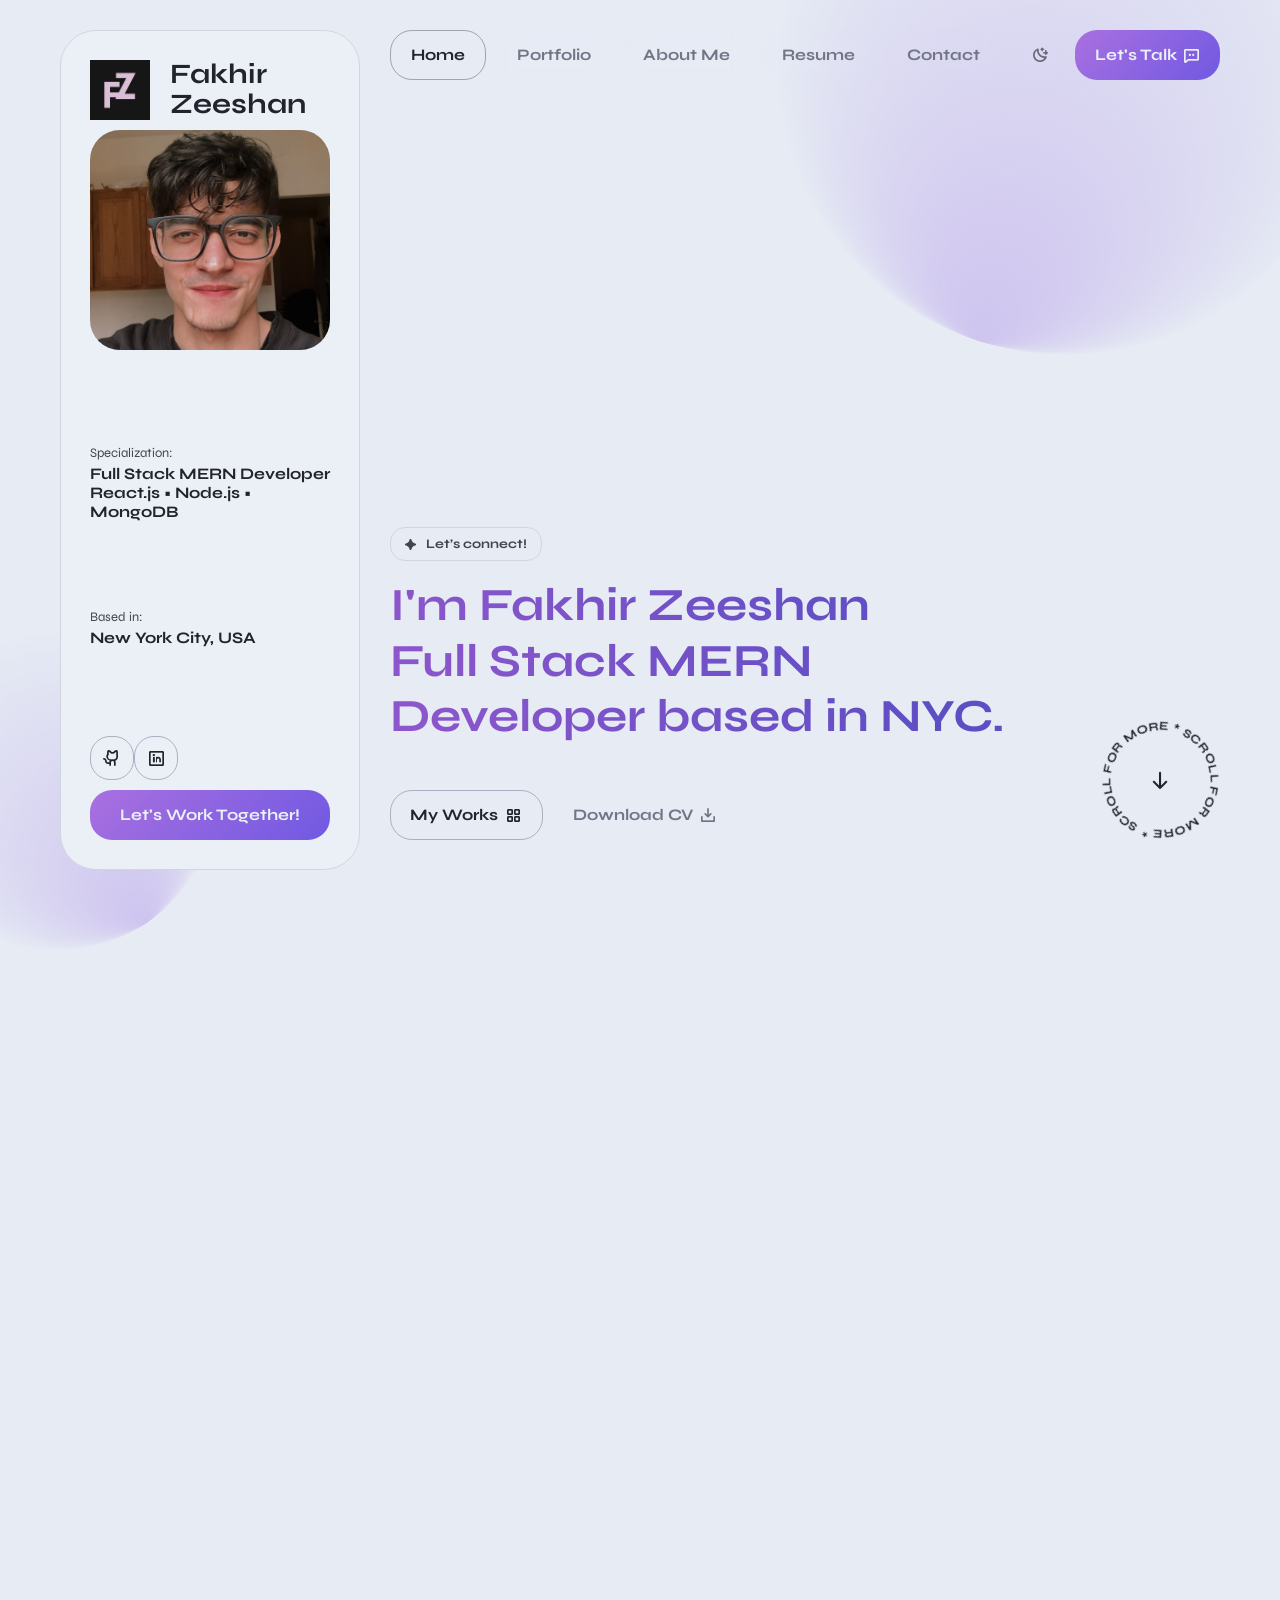
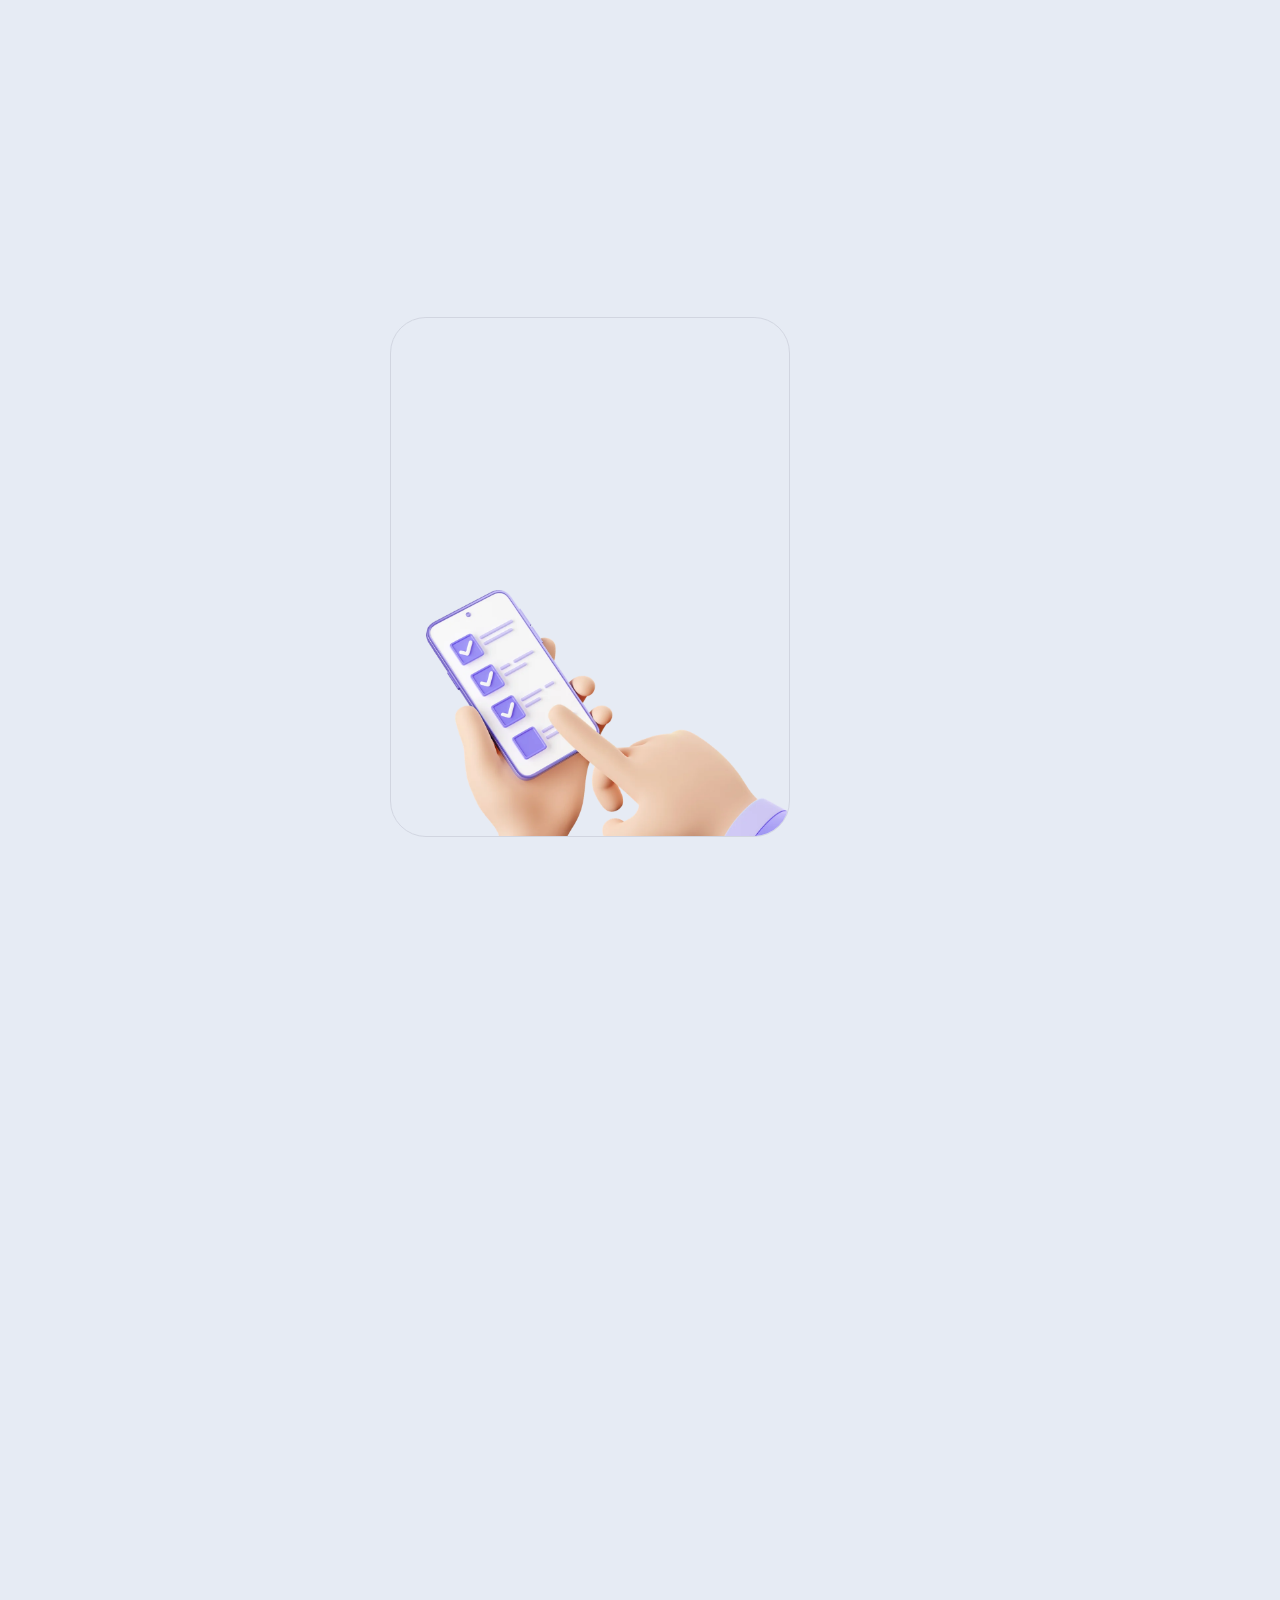
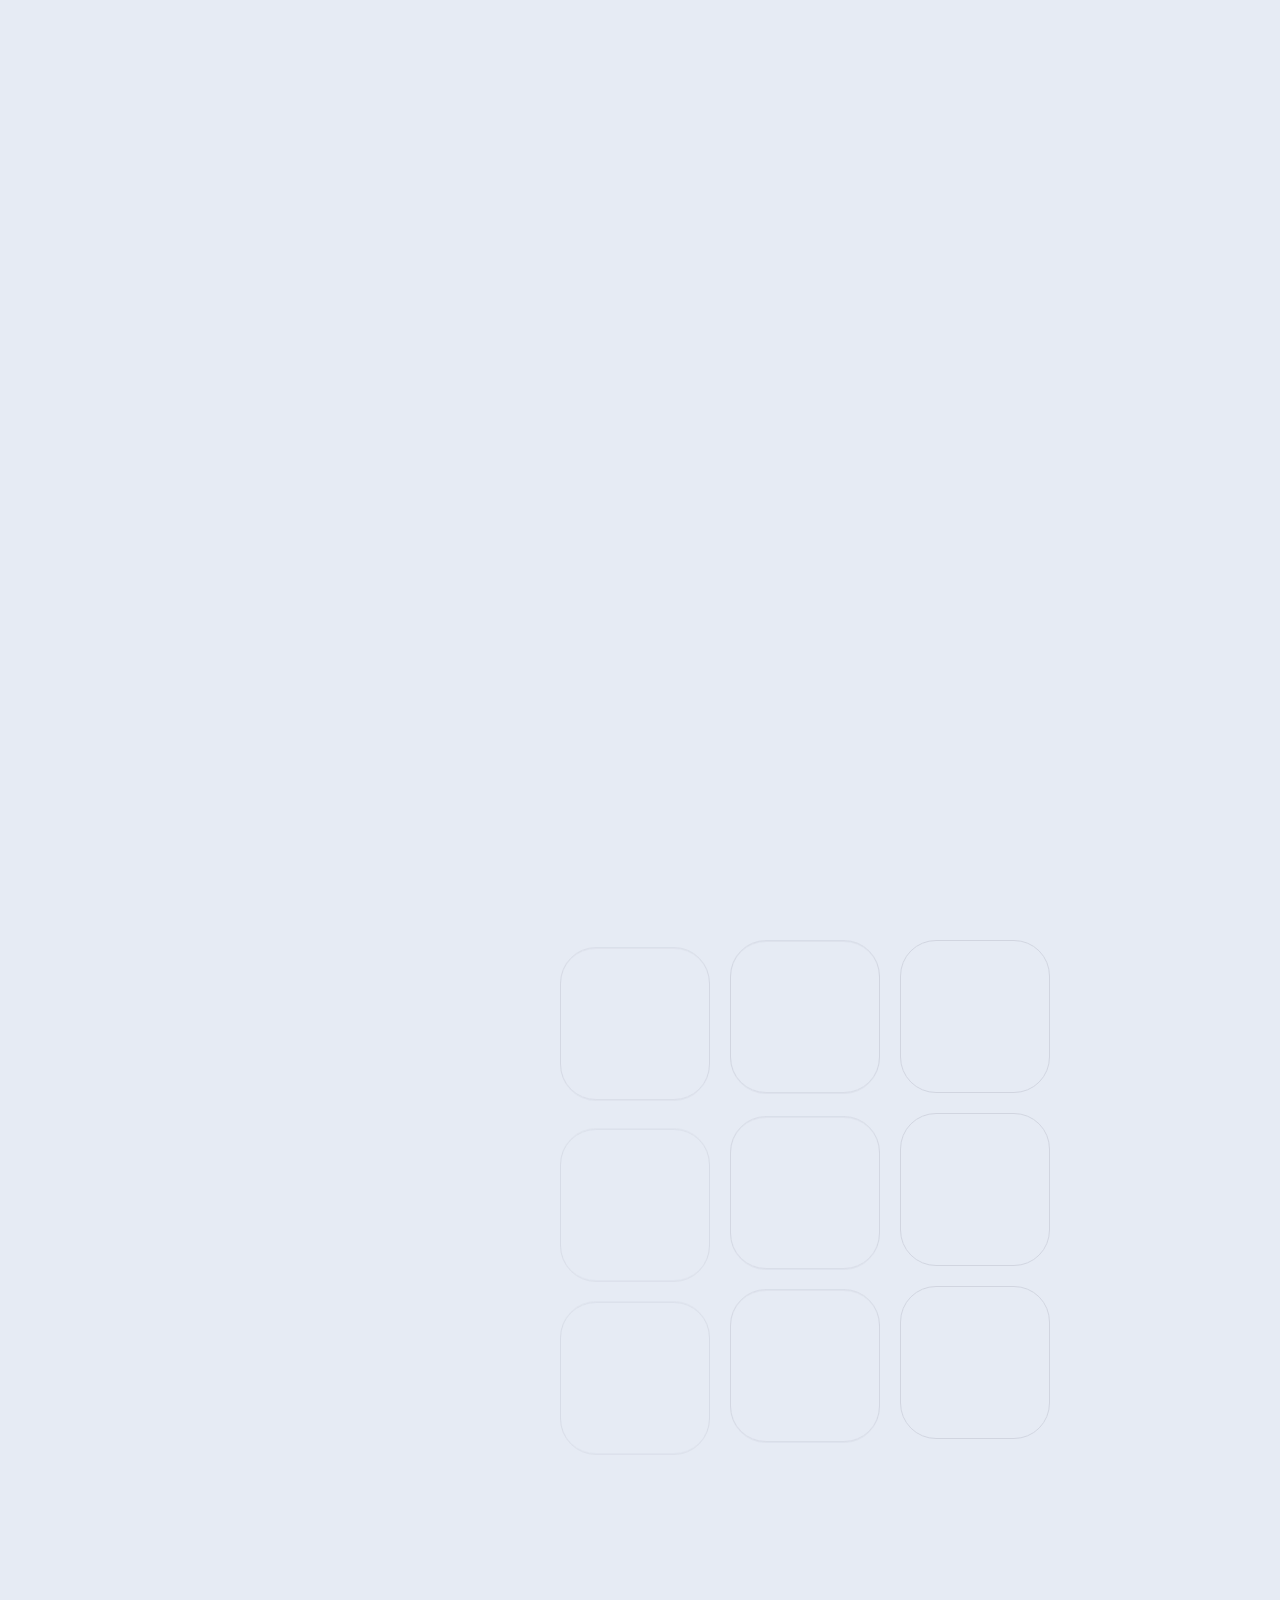
==== commit 007f70fa: "bit of changes" ====
--- a/index.html
+++ b/index.html
@@ -31,9 +31,9 @@
   <!-- Facebook Metadata Start -->
   <meta property="og:image:height" content="1200">
   <meta property="og:image:width" content="1200">
-  <meta property="og:title" content="Braxton - Personal Portfolio & Resume HTML Template">
+  <meta property="og:title" content="fakhirzeeshan">
   <meta property="og:description"
-    content="Show yourself brightly with Braxton - unique and creative portfolio and resume template!">
+    content="fakhirzeeshan">
   <meta property="og:url" content="https://mixdesign.dev/themeforest/braxton">
   <meta property="og:image" content="img/favicon/og-image.html">
   <!-- Facebook Metadata End -->
@@ -202,7 +202,7 @@
           </div>
         </div>
         <div class="avatar__image">
-          <img src="img/Linkedin pp.JPG" alt="Braxton - Personal Portfolio & Resume HTML Template Avatar">
+          <img src="img/Linkedin pp.JPG" alt="fakhirzeeshan">
         </div>
       </div>
       <!-- data caption #1 -->
@@ -1228,6 +1228,5 @@
 </body>
 
 
-<!-- Mirrored from mixdesign.dev/themeforest/braxton/index-svg.html by HTTrack Website Copier/3.x [XR&CO'2014], Wed, 11 Jun 2025 15:45:20 GMT -->
 
 </html>
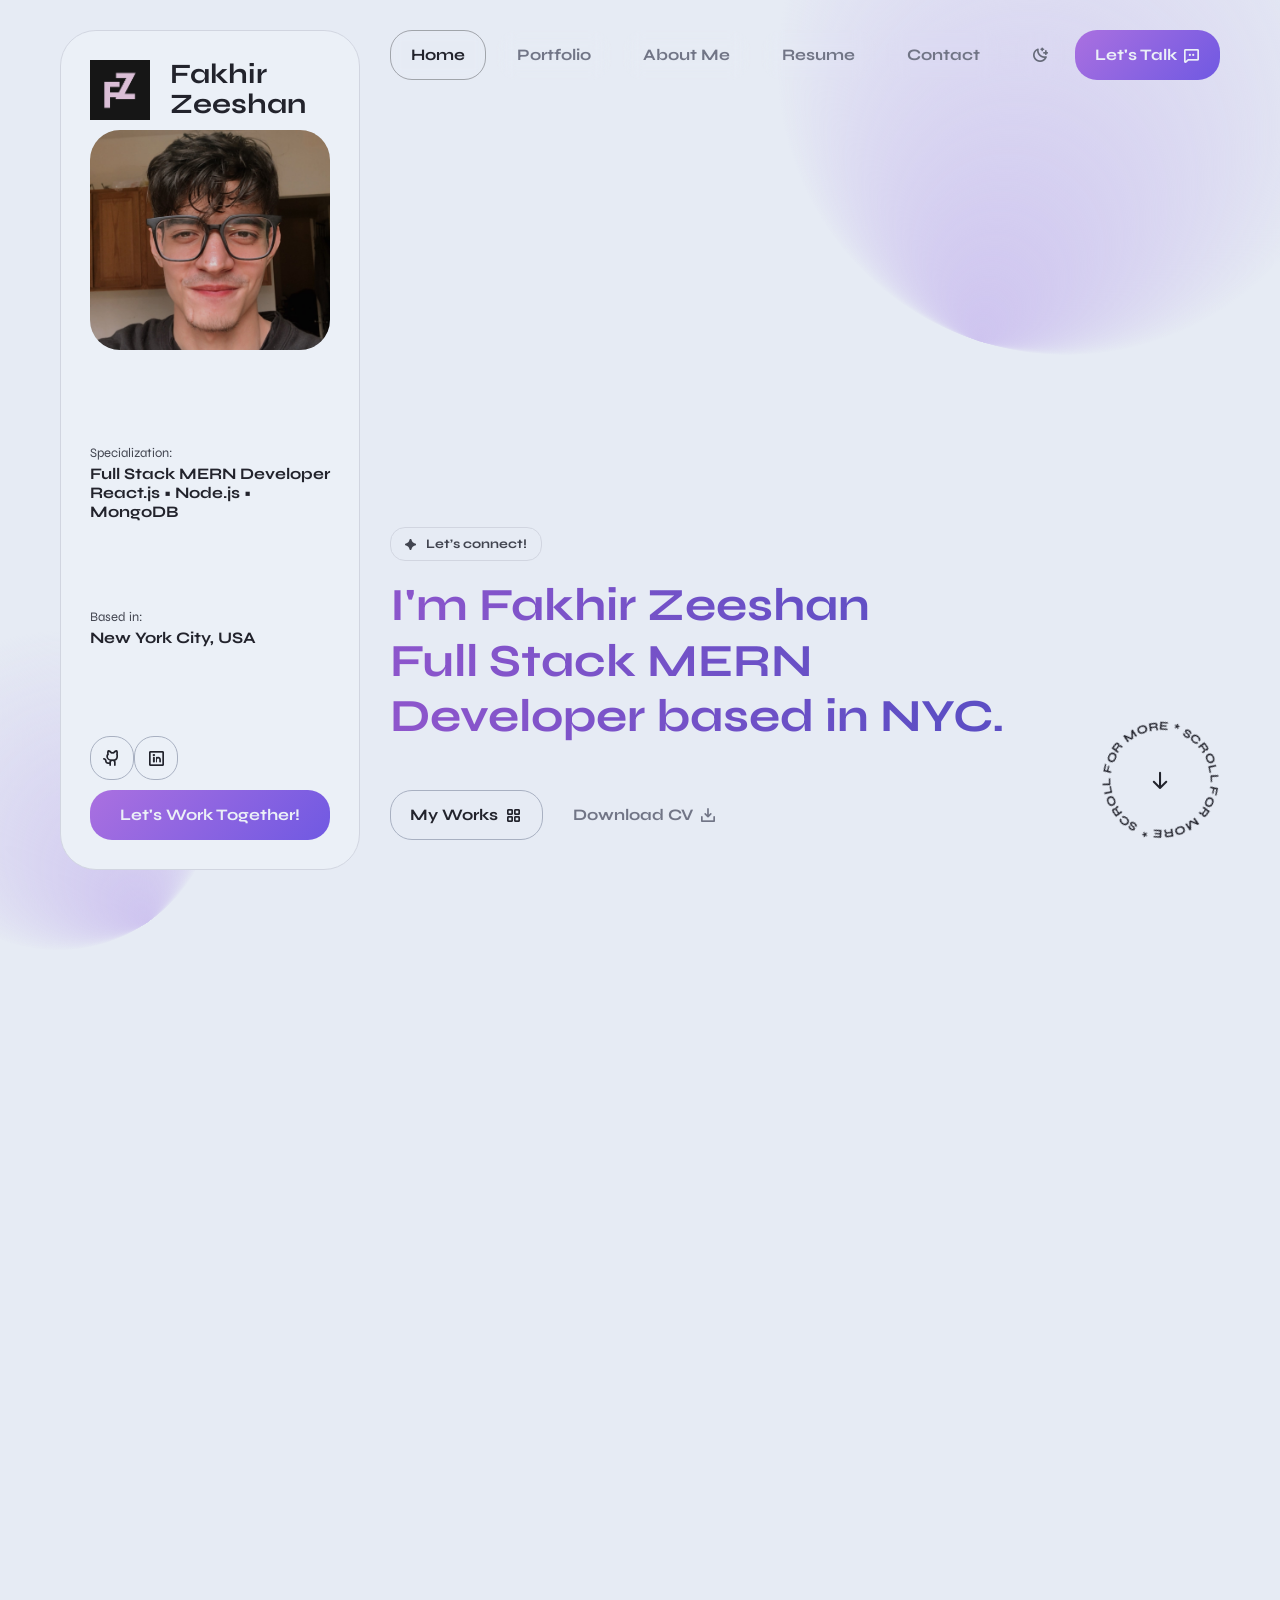
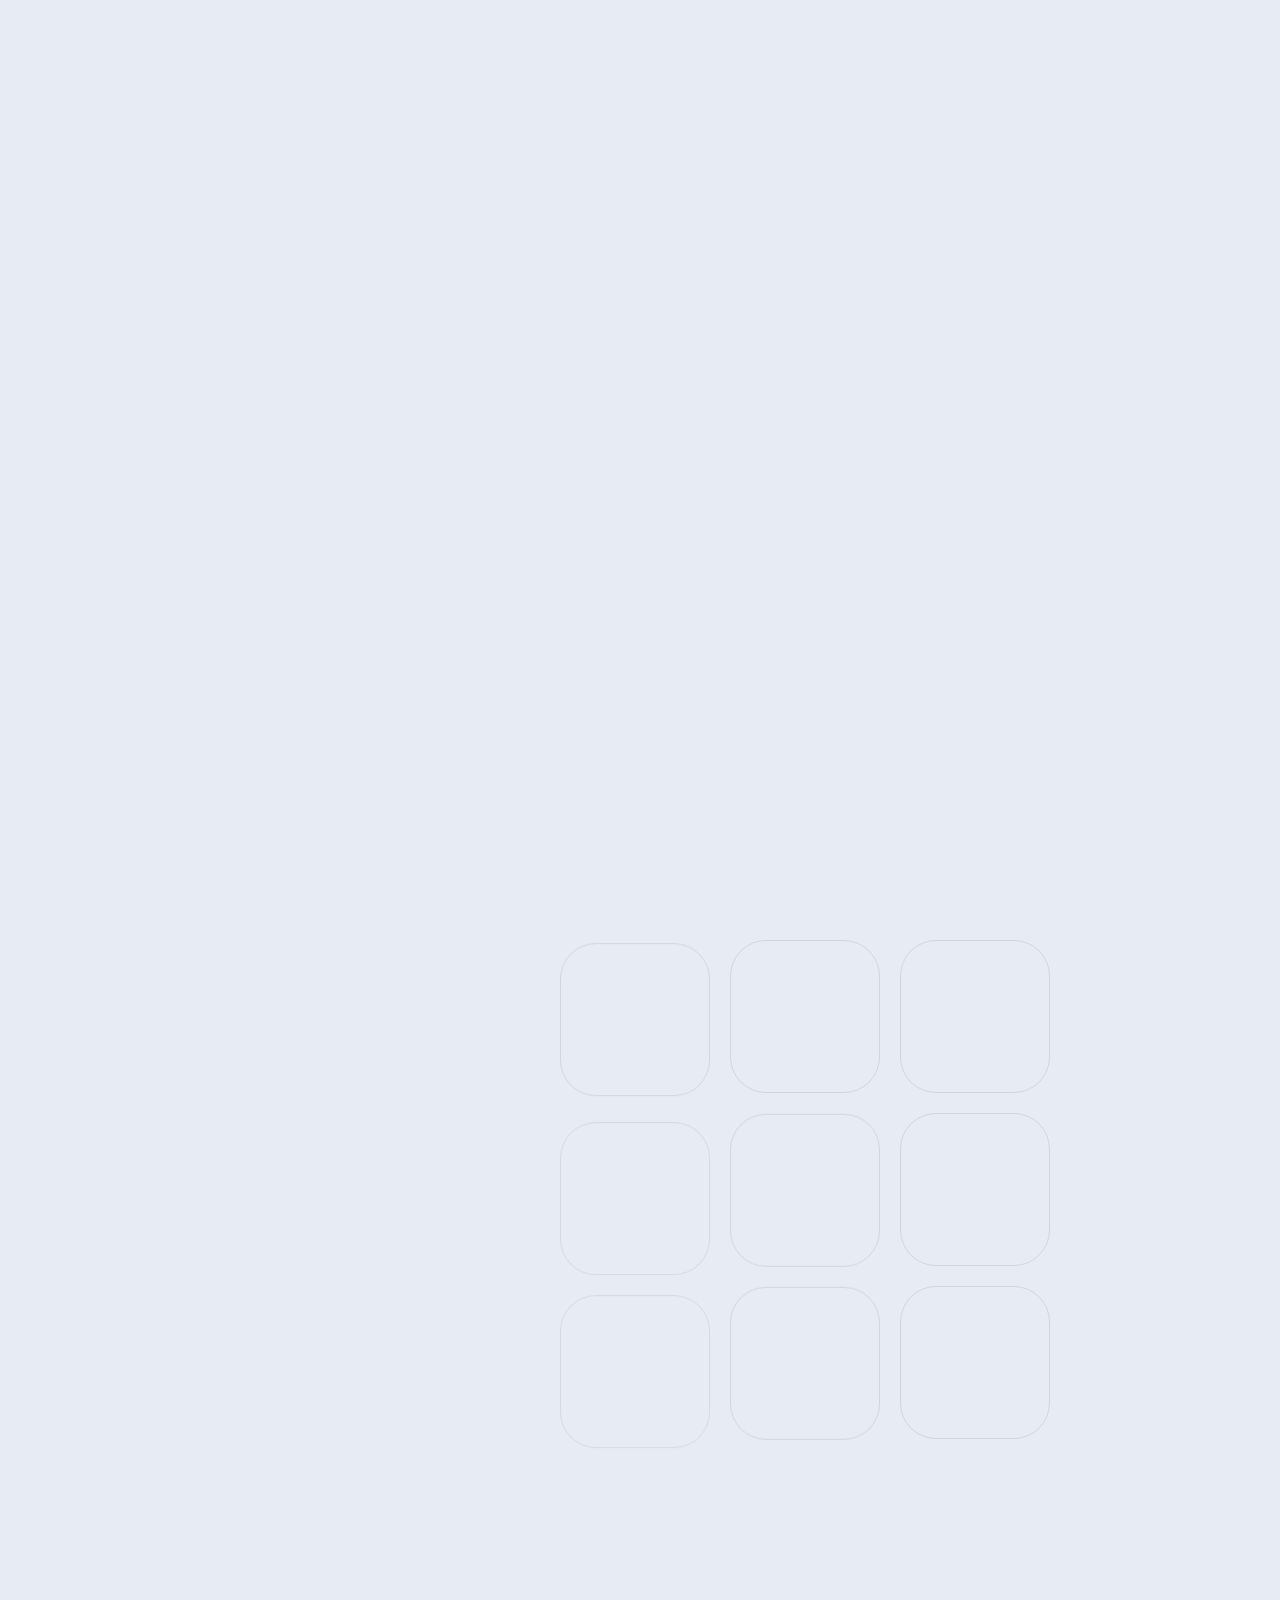
==== commit 008cb11d: "updated" ====
--- a/index.html
+++ b/index.html
@@ -271,7 +271,7 @@
               <i class="ph-bold ph-squares-four"></i>
             </a>
             <a class="btn mobile-vertical btn-default btn-hover btn-hover-outline-mobile animate-headline"
-              href="./img/Fakhir Zeeshan's ResumeCV.pdf">
+              href="./img/FakhirZeeshanResume.pdf">
               <span class="btn-caption">Download CV</span>
               <i class="ph-bold ph-download-simple"></i>
             </a>
@@ -510,7 +510,7 @@
                 </p>
                 <div class="btn-group about-descr__btnholder animate-in-up">
                   <a class="btn mobile-vertical btn-default btn-hover btn-hover-accent"
-                    href="./img/Fakhir Zeeshan's ResumeCV.pdf">
+                    href="./img/FakhirZeeshanResume.pdf">
                     <span class="btn-caption">Download CV</span>
                     <i class="ph-bold ph-download-simple"></i>
                   </a>
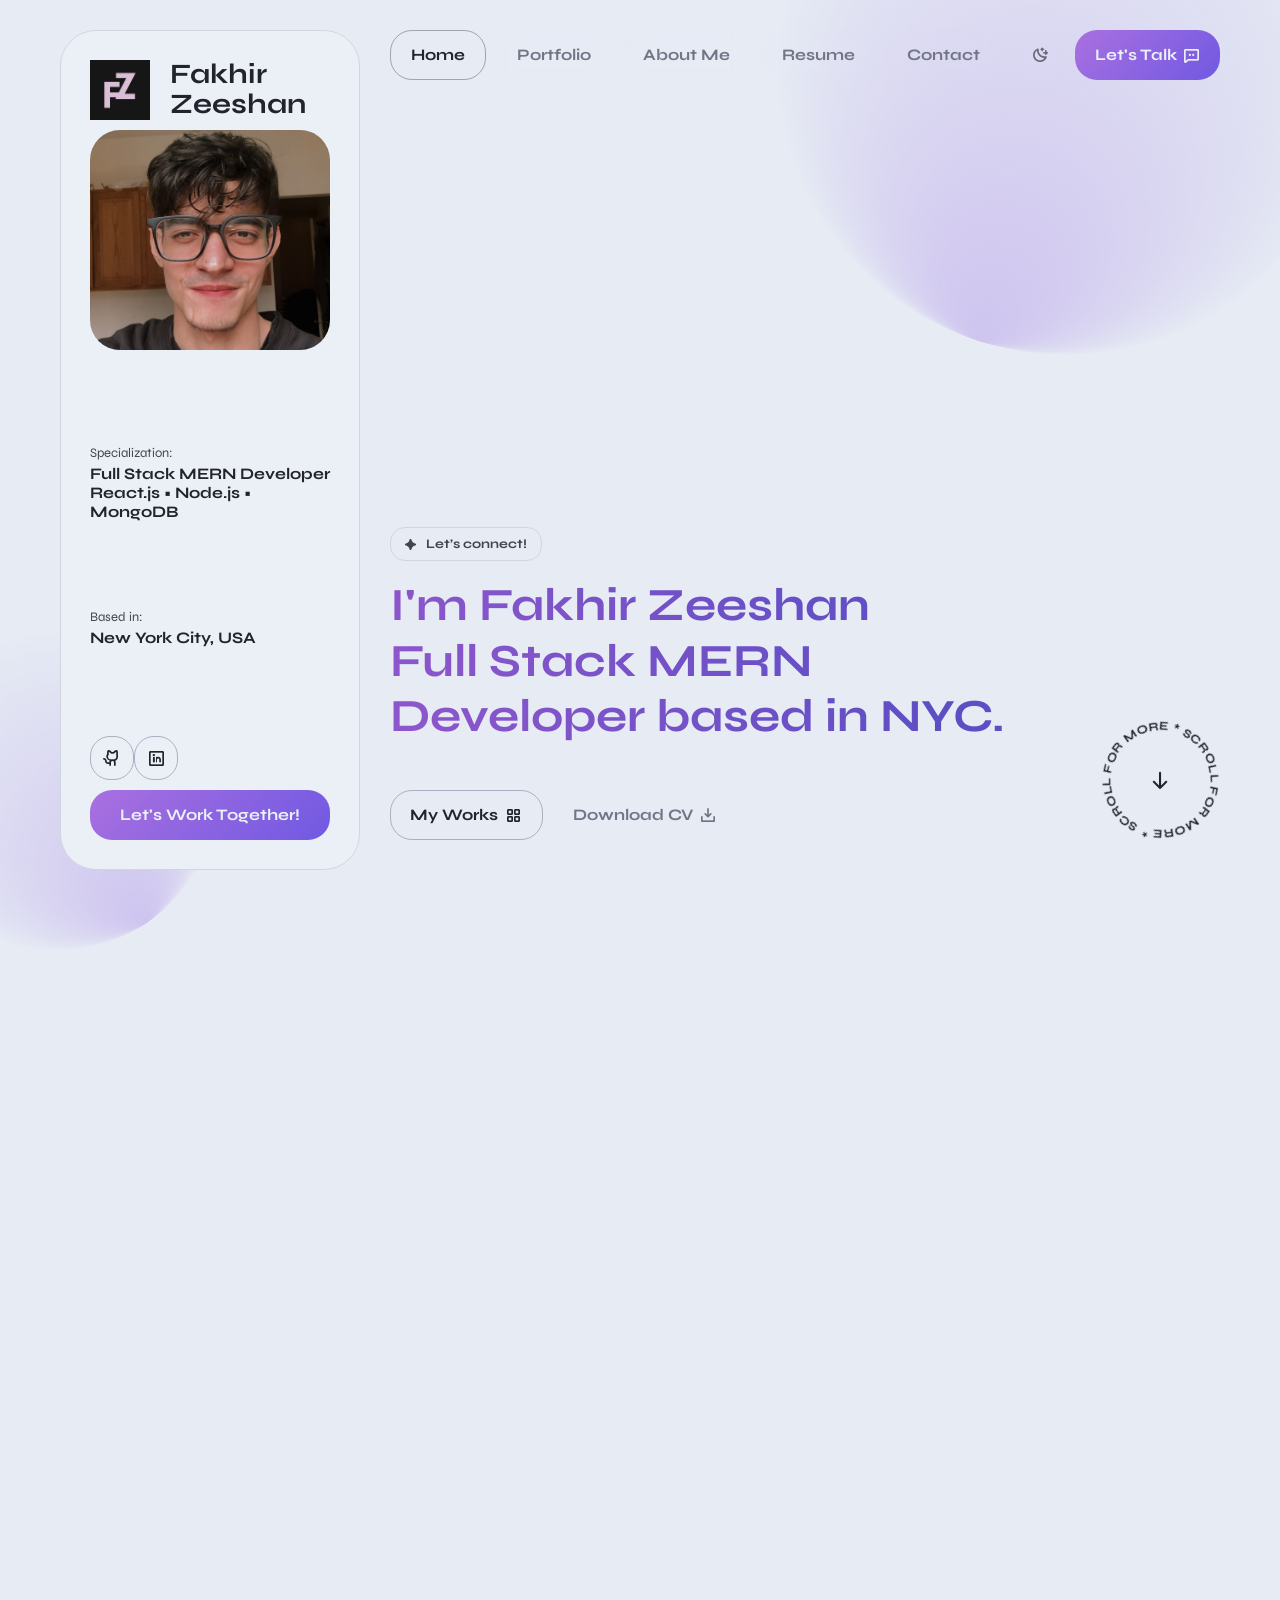
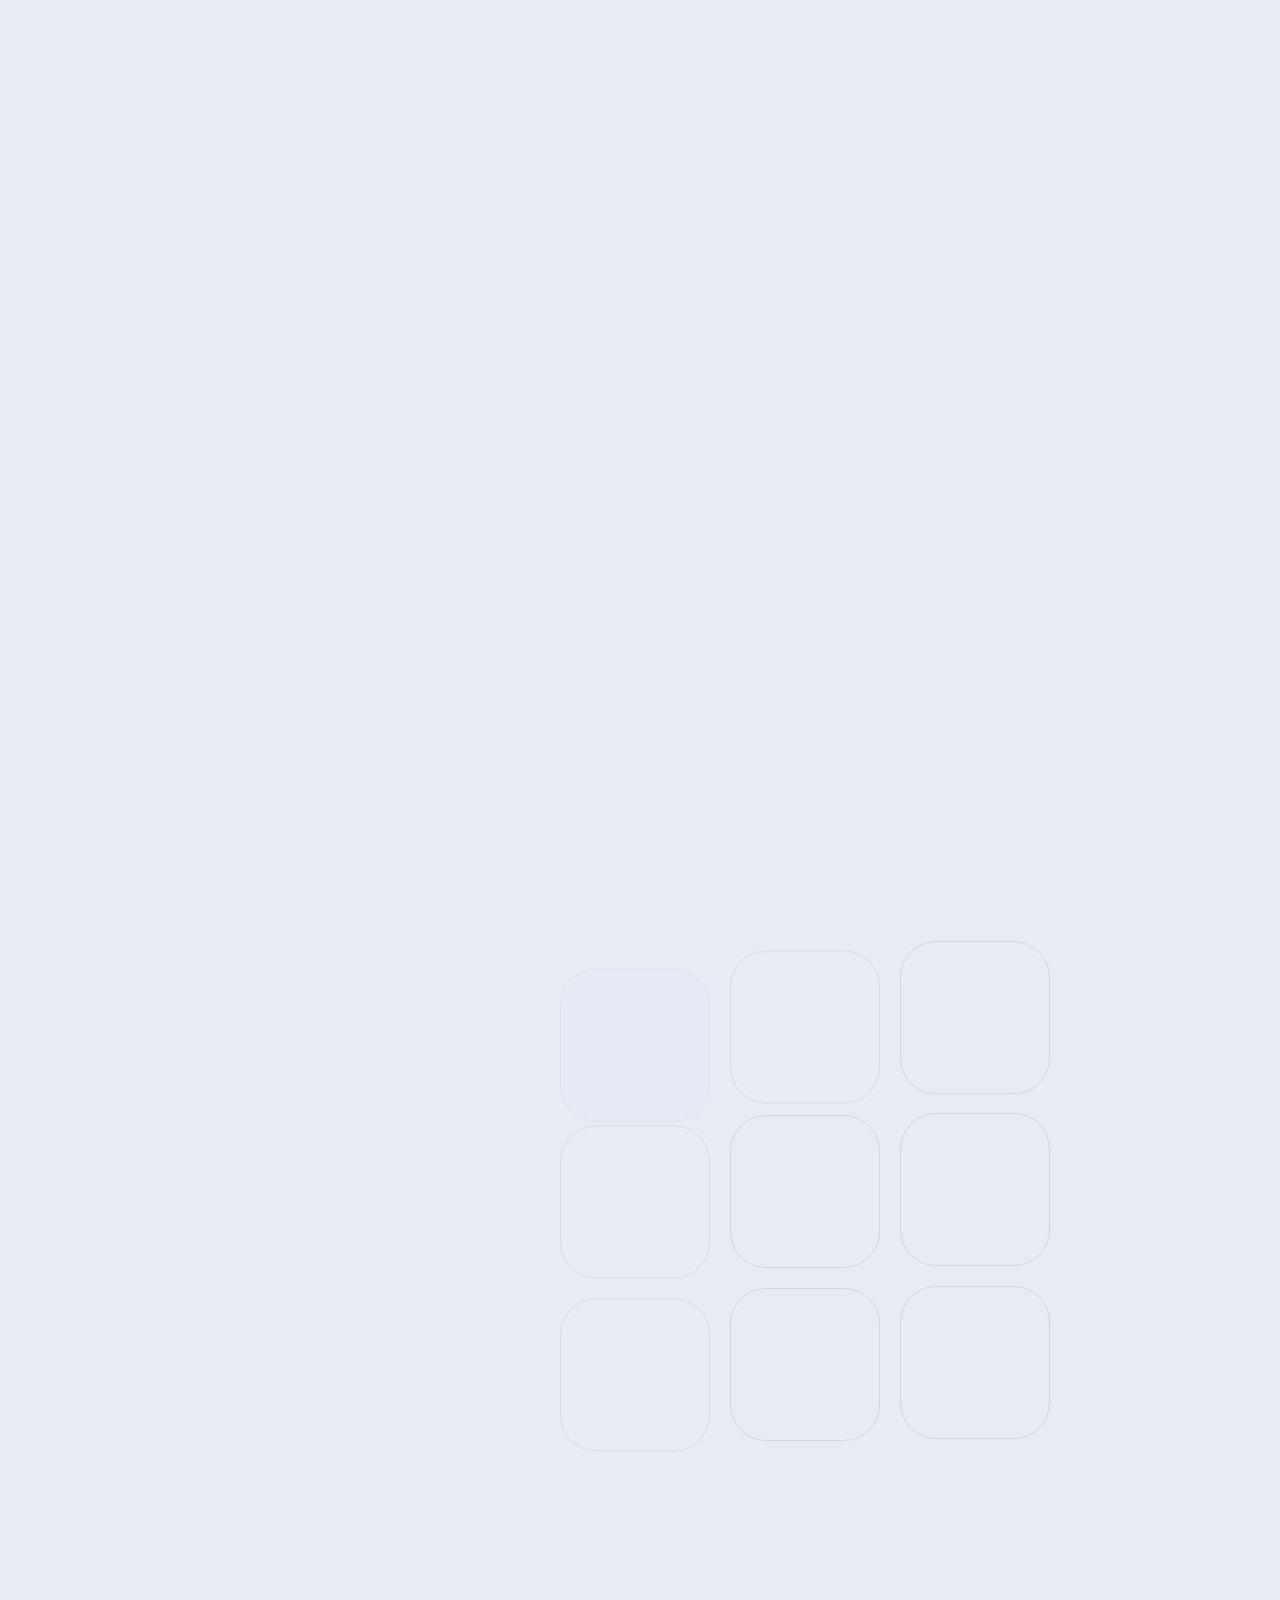
==== commit 506719bf: "bit of changes" ====
--- a/index.html
+++ b/index.html
@@ -111,7 +111,7 @@
       <button id="color-switcher" class="color-switcher header__switcher btn" type="button" role="switch"
         aria-label="light/dark mode" aria-checked="true"></button>
       <a id="notify-trigger" class="header__trigger btn"
-        href="mailto:example@example.com?subject=Message%20from%20your%20site">
+        href="mailto:fakhirzeeshan02@gmail.com">
         <span class="trigger__caption">Let's Talk</span>
         <i class="ph-bold ph-chat-dots"></i>
       </a>
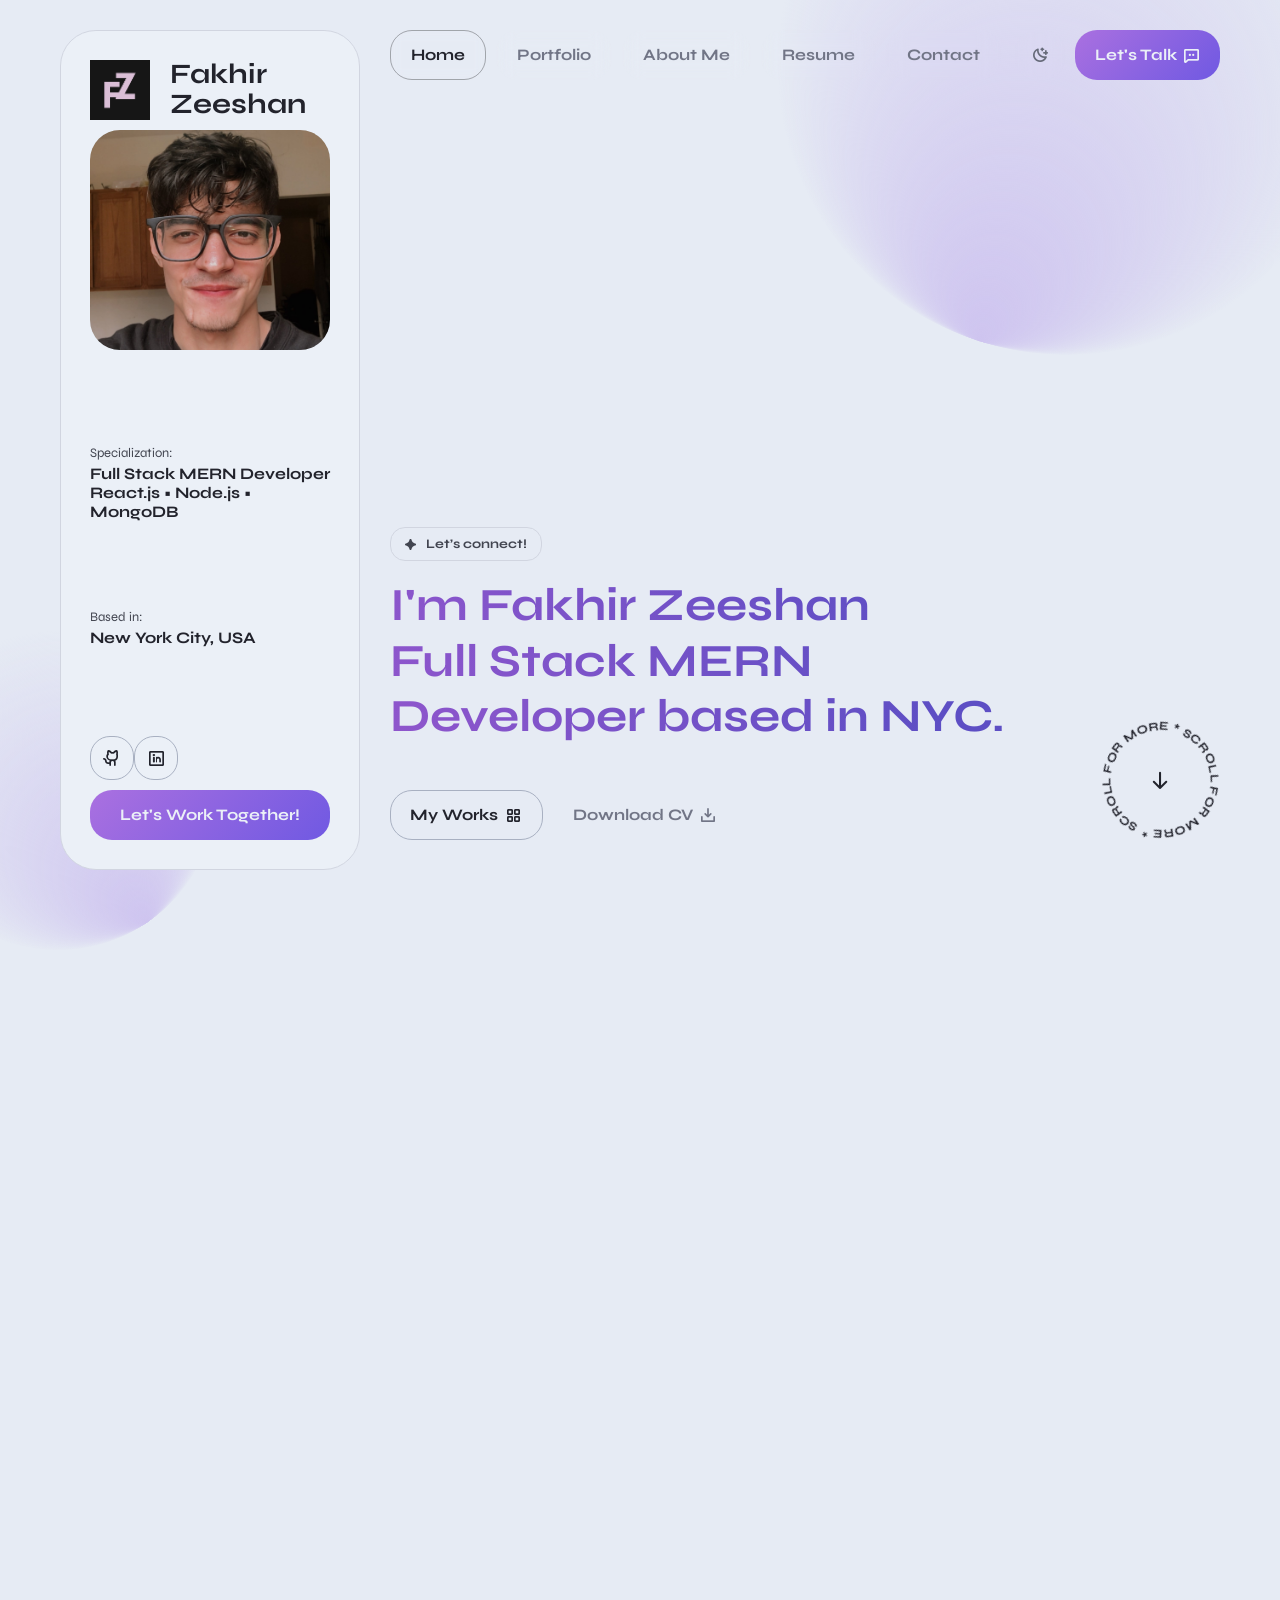
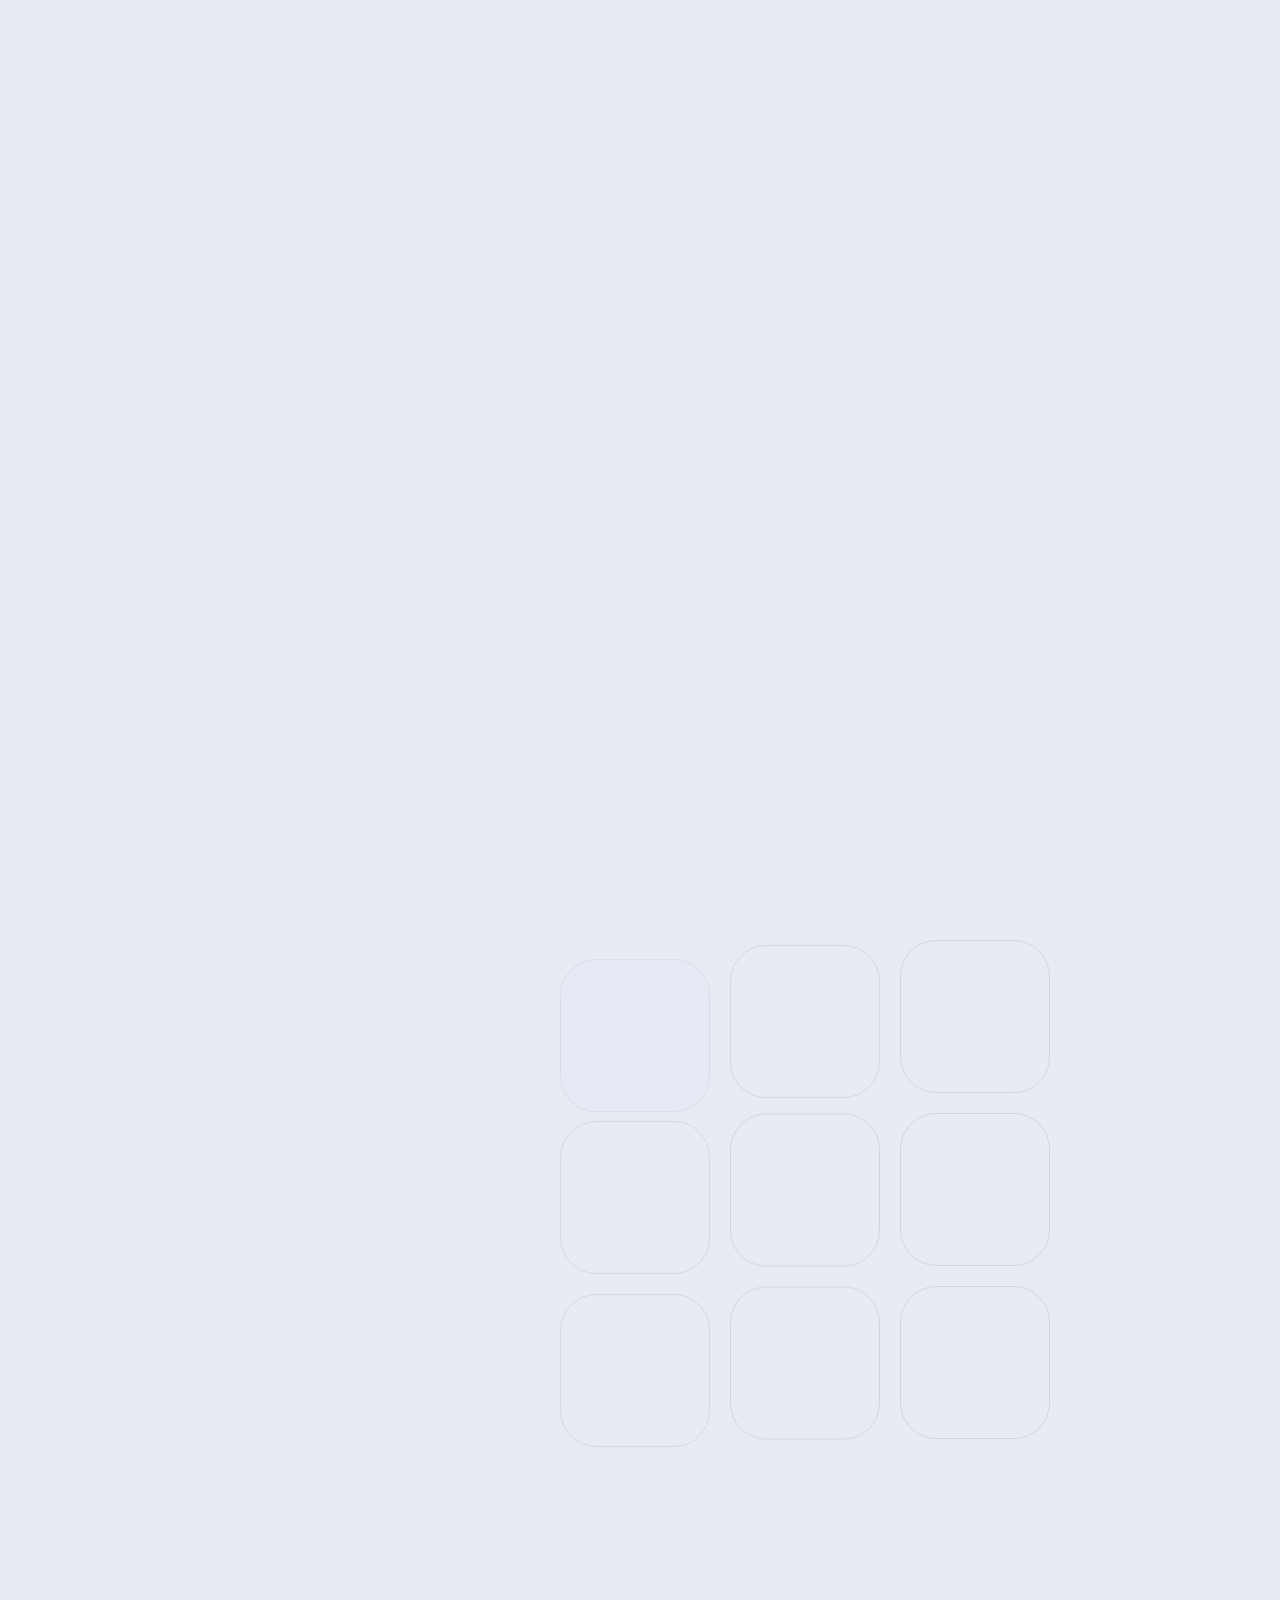
==== commit 8ffc9e92: "changes" ====
--- a/index.html
+++ b/index.html
@@ -111,7 +111,7 @@
       <button id="color-switcher" class="color-switcher header__switcher btn" type="button" role="switch"
         aria-label="light/dark mode" aria-checked="true"></button>
       <a id="notify-trigger" class="header__trigger btn"
-        href="mailto:fakhirzeeshan02@gmail.com">
+        href="mailto:fakhirzeeshan02@gmail.com?subject=Message%20from%20your%20site">
         <span class="trigger__caption">Let's Talk</span>
         <i class="ph-bold ph-chat-dots"></i>
       </a>
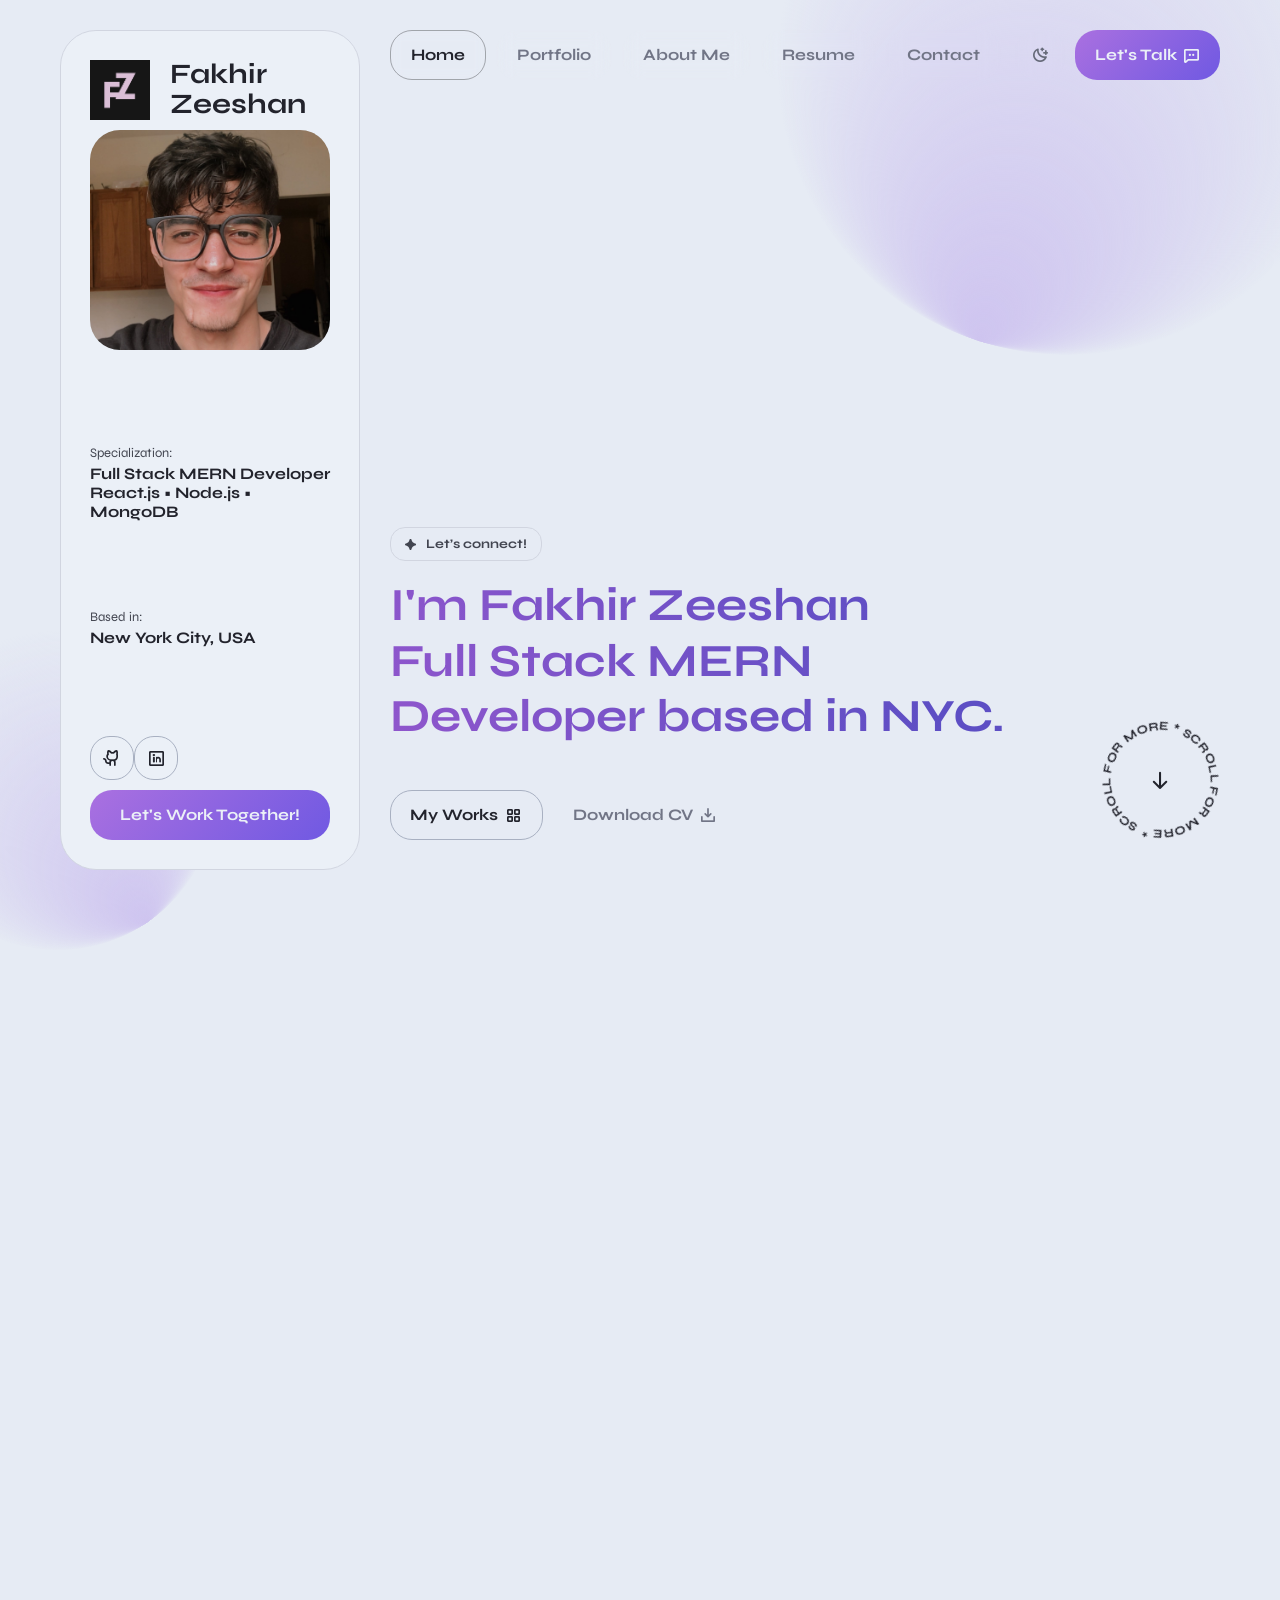
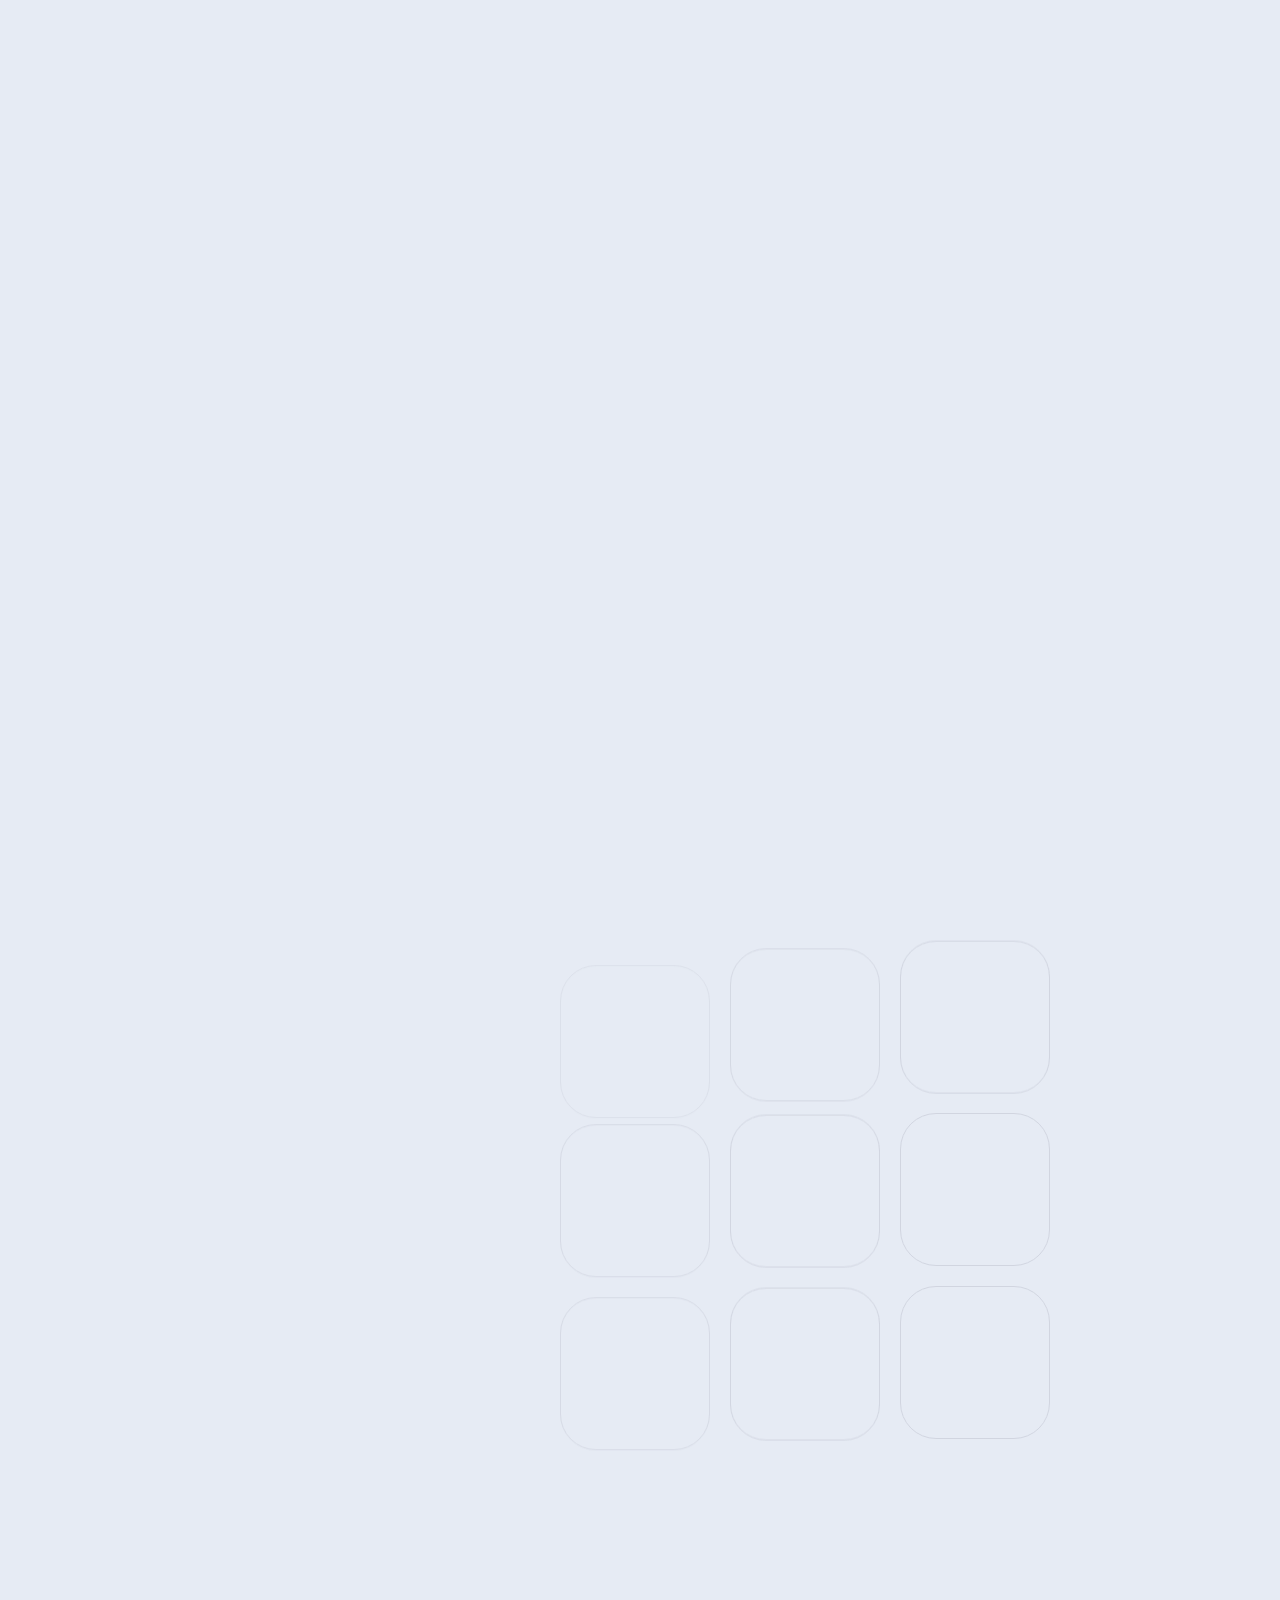
==== commit a657a0bf: "bit of changes" ====
--- a/index.html
+++ b/index.html
@@ -870,118 +870,6 @@
         </div>
         <!-- Content Block - Tools List End -->
 
-        <!-- Content Block - H2 Block Start -->
-        <div class="content__block section-title">
-          <p class="h2__subtitle animate-in-up">
-            <svg xmlns="http://www.w3.org/2000/svg" x="0px" y="0px" width="13px" height="13px" viewBox="0 0 13 13"
-              fill="currentColor">
-              <path fill="currentColor" d="M5.6,12.6c-0.5-0.8-0.7-2.4-1.7-3.5c-1-1-2.7-1.2-3.5-1.7C-0.1,7-0.1,6,0.4,5.6c0.8-0.5,2.3-0.6,3.5-1.8
-                  C5,2.8,5.1,1.2,5.6,0.4C6-0.1,7-0.1,7.4,0.4c0.5,0.8,0.7,2.4,1.8,3.5c1.2,1.2,2.6,1.2,3.5,1.7c0.6,0.4,0.6,1.4,0,1.7
-                  C11.8,7.9,10.2,8,9.1,9.1c-1,1-1.2,2.7-1.7,3.5C7,13.1,6,13.1,5.6,12.6z" />
-            </svg>
-            <span>Testimonials</span>
-          </p>
-          <h2 class="h2__title animate-in-up">Clients say about me</h2>
-        </div>
-        <!-- Content Block - H2 Block End -->
-
-        <!-- Content Block - Testimonials Slider Start -->
-        <div class="content__block">
-
-          <!-- Testimonials Slider Start -->
-          <div class="testimonials-slider">
-            <!-- slider main container -->
-            <div class="swiper-testimonials">
-              <!-- additional required wrapper -->
-              <div class="swiper-wrapper">
-                <!-- slides -->
-                <div class="swiper-slide">
-                  <div class="testimonials-card animate-in-up">
-                    <div class="testimonials-card__tauthor d-flex animate-in-up">
-                      <div class="tauthor__avatar">
-                        <img src="img/avatars/400x400_t01.webp" alt="Review Author">
-                      </div>
-                      <div class="tauthor__info d-flex flex-column justify-content-center">
-                        <p class="tauthor__name">Alex Tomato</p>
-                        <p class="tauthor__position">Brand Manager in
-                          <a href="#0" class="text-link-bold" target="_blank">Instant Design</a>
-                        </p>
-                        <div class="tauthor__rating d-flex">
-                          <i class="ph-fill ph-star"></i>
-                          <i class="ph-fill ph-star"></i>
-                          <i class="ph-fill ph-star"></i>
-                          <i class="ph-fill ph-star"></i>
-                          <i class="ph-fill ph-star"></i>
-                        </div>
-                      </div>
-                    </div>
-                    <div class="testimonials-card__descr animate-in-up">
-                      <p>Lorem ipsum dolor sit amet, consectetuer adipiscing elit, sed diam nonummy nibh euismod
-                        tincidunt ut
-                        laoreet dolore magna aliquam erat volutpat. Ut wisi enim ad minim veniam, quis nostrud. Dolore
-                        magna aliquam.</p>
-                    </div>
-                    <div class="testimonials-card__btnholder animate-in-up">
-                      <a class="btn mobile-vertical btn-line btn-transparent slide-right" href="#0">
-                        <span class="btn-caption">Project Page</span>
-                        <i class="ph-bold ph-arrow-right"></i>
-                      </a>
-                    </div>
-                  </div>
-                </div>
-                <div class="swiper-slide">
-                  <div class="testimonials-card  animate-in-up">
-                    <div class="testimonials-card__tauthor d-flex  animate-in-up">
-                      <div class="tauthor__avatar">
-                        <img src="img/avatars/400x400_t02.webp" alt="Review Author">
-                      </div>
-                      <div class="tauthor__info d-flex flex-column justify-content-center">
-                        <p class="tauthor__name">Jenny Pineapple</p>
-                        <p class="tauthor__position">SEO in
-                          <a href="#0" class="text-link-bold" target="_blank">Creative People</a>
-                        </p>
-                        <div class="tauthor__rating d-flex">
-                          <i class="ph-fill ph-star"></i>
-                          <i class="ph-fill ph-star"></i>
-                          <i class="ph-fill ph-star"></i>
-                          <i class="ph-fill ph-star"></i>
-                          <i class="ph-fill ph-star"></i>
-                        </div>
-                      </div>
-                    </div>
-                    <div class="testimonials-card__descr animate-in-up">
-                      <p>Lorem ipsum dolor sit amet, consectetuer adipiscing elit, sed diam nonummy nibh euismod
-                        tincidunt ut
-                        laoreet dolore magna aliquam erat volutpat. Ut wisi enim ad minim veniam, quis nostrud. Dolore
-                        magna aliquam.</p>
-                    </div>
-                    <div class="testimonials-card__btnholder animate-in-up">
-                      <a class="btn mobile-vertical btn-line btn-transparent slide-right" href="#0">
-                        <span class="btn-caption">Project Page</span>
-                        <i class="ph-bold ph-arrow-right"></i>
-                      </a>
-                    </div>
-                  </div>
-                </div>
-              </div>
-              <!-- navigation buttons -->
-              <div class="swiper-button-prev mxd-slider-btn-square mxd-slider-btn-square-prev animate-in-up">
-                <a class="btn btn-square btn-square-s btn-outline slide-left" href="#0">
-                  <i class="ph-bold ph-caret-left"></i>
-                </a>
-              </div>
-              <div class="swiper-button-next mxd-slider-btn-square mxd-slider-btn-square-next animate-in-up">
-                <a class="btn btn-square btn-square-s btn-outline slide-right" href="#0">
-                  <i class="ph-bold ph-caret-right"></i>
-                </a>
-              </div>
-            </div>
-          </div>
-          <!-- Testimonials Slider End -->
-
-        </div>
-        <!-- Content Block - Testimonials Slider End -->
-
       </section>
       <!-- Resume Section End -->
 
